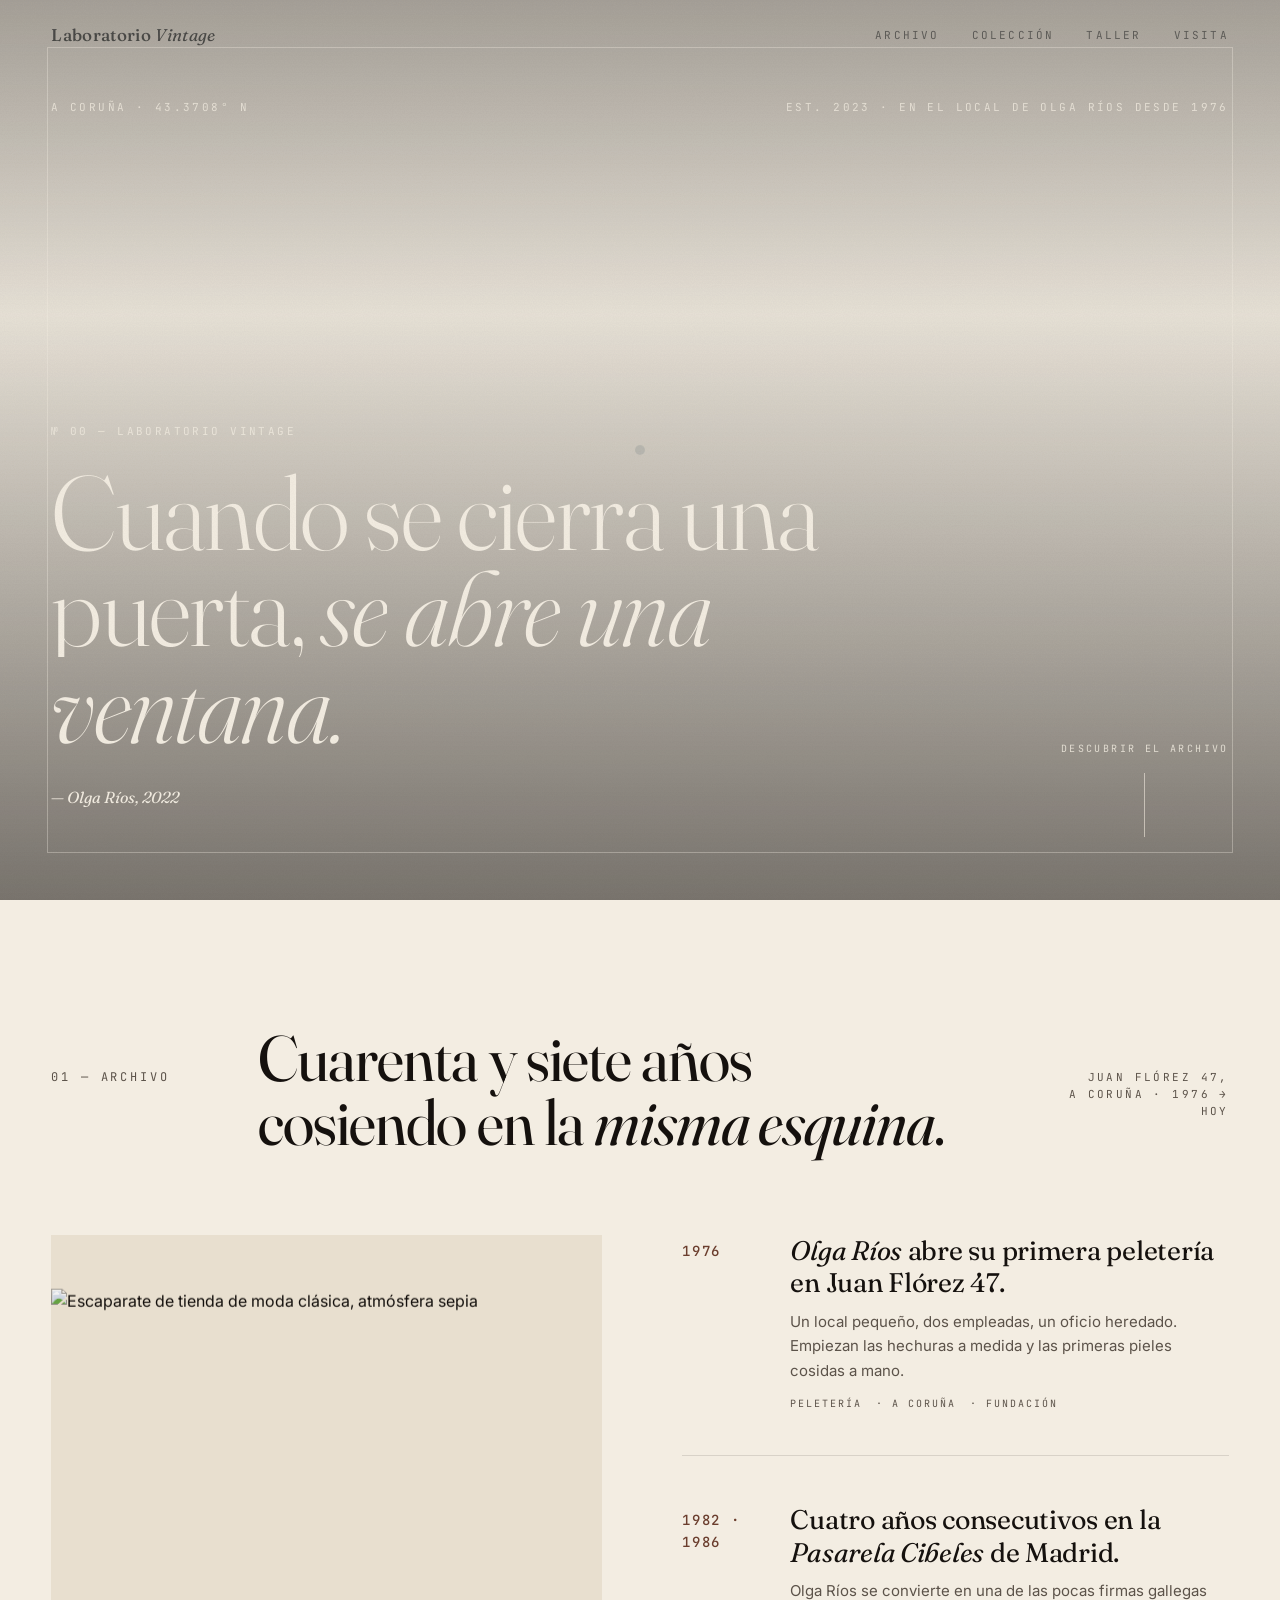
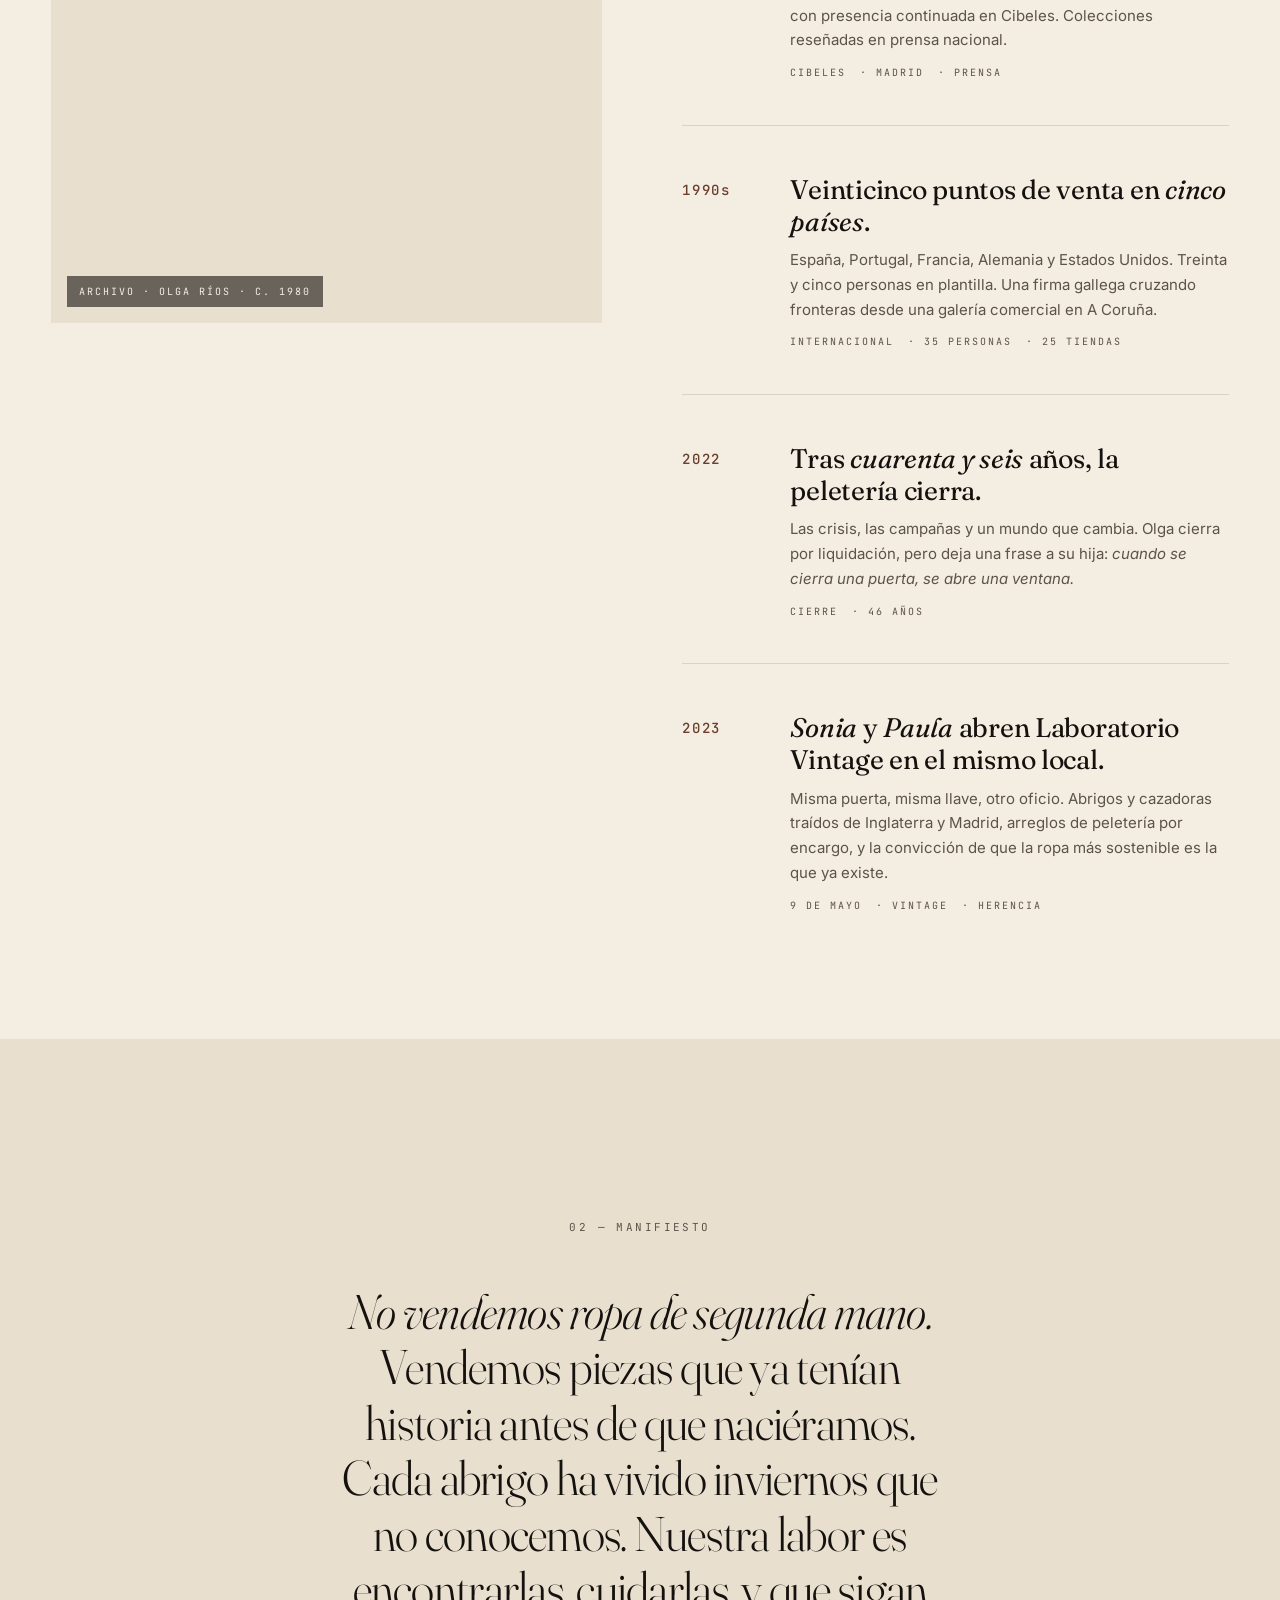
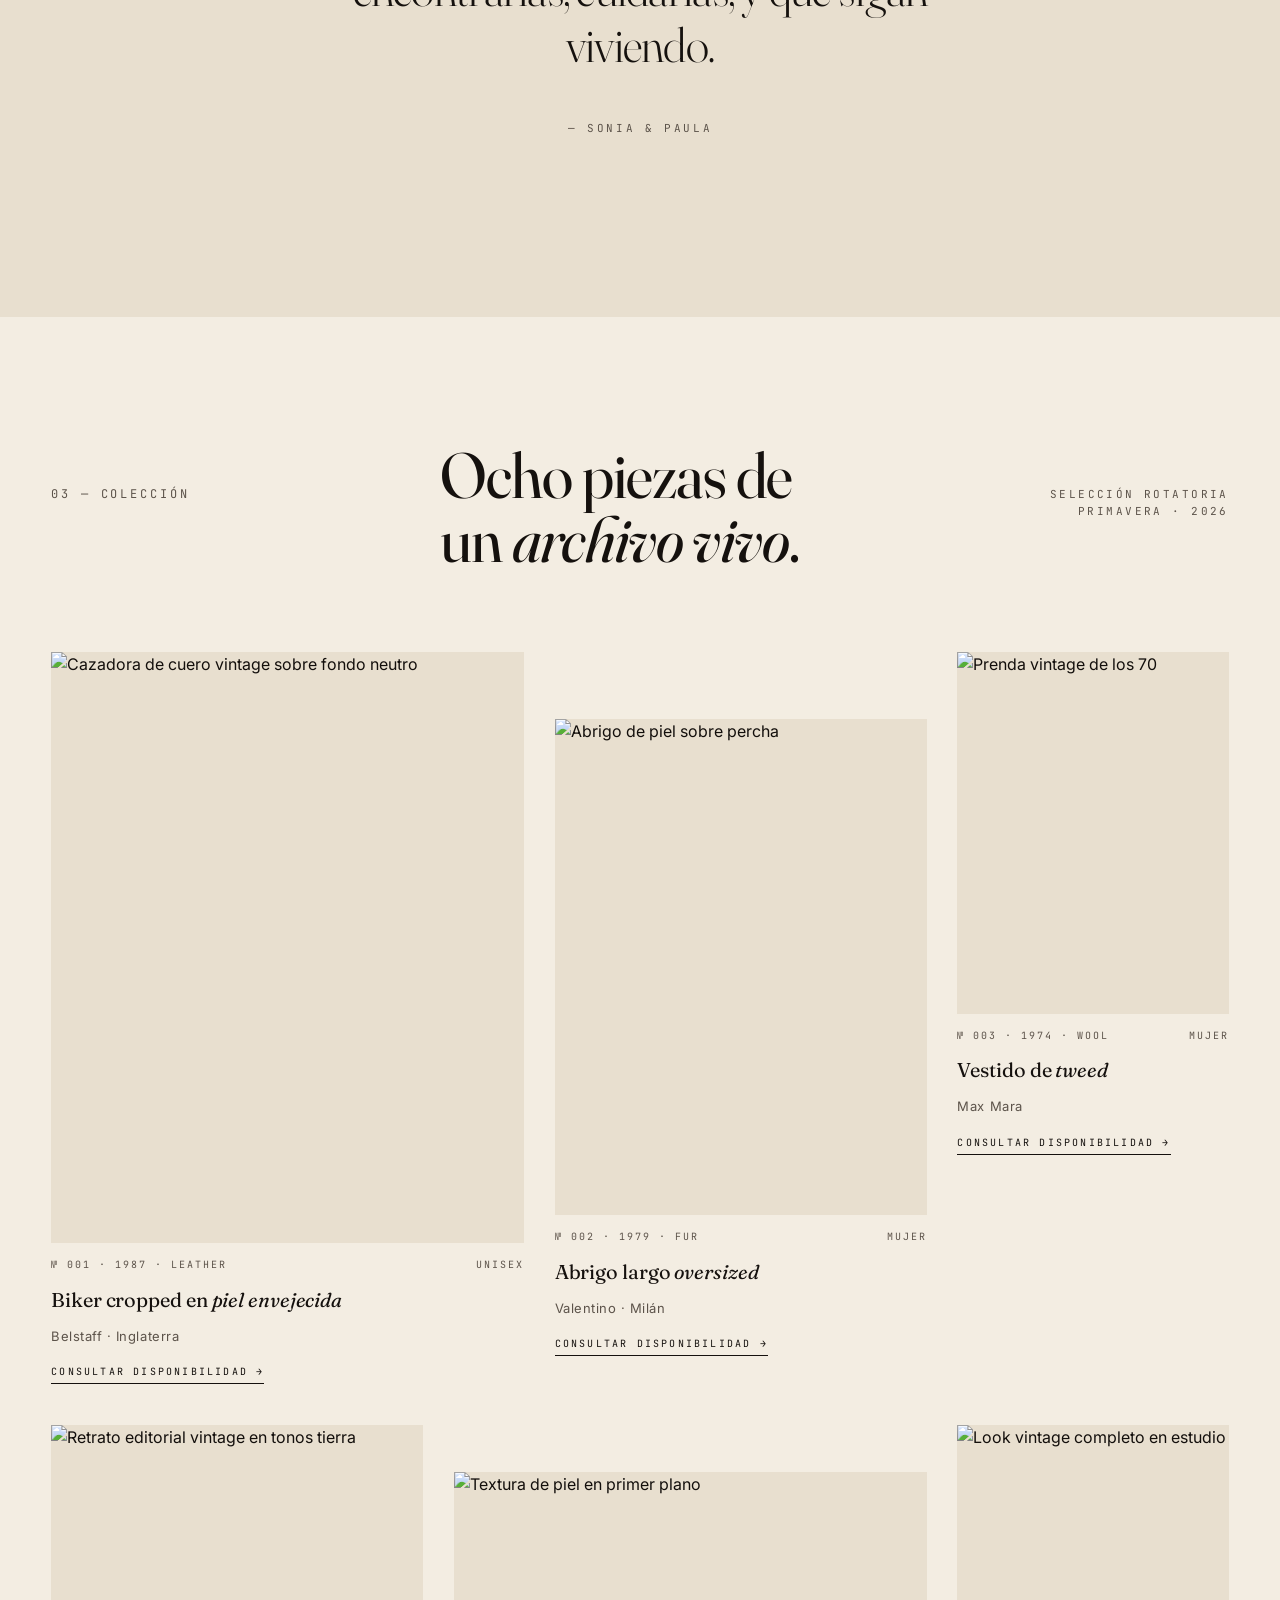
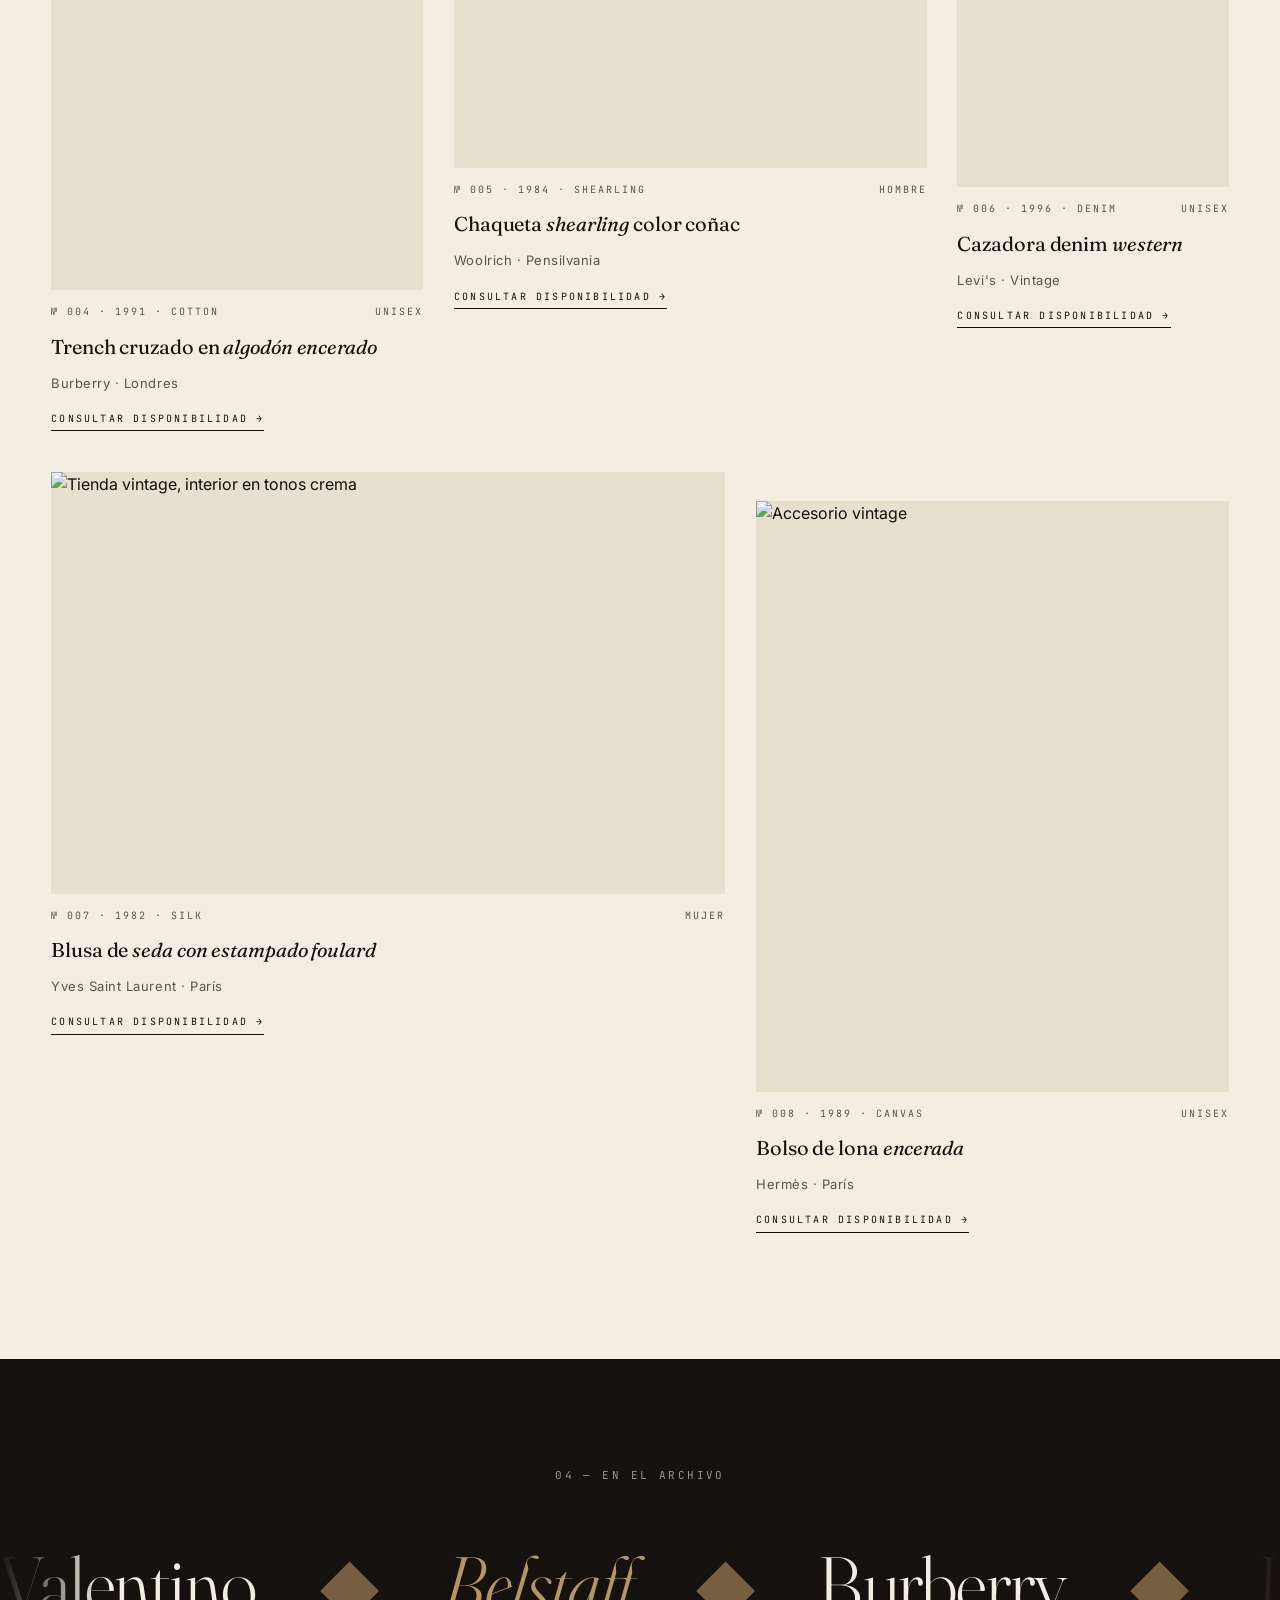
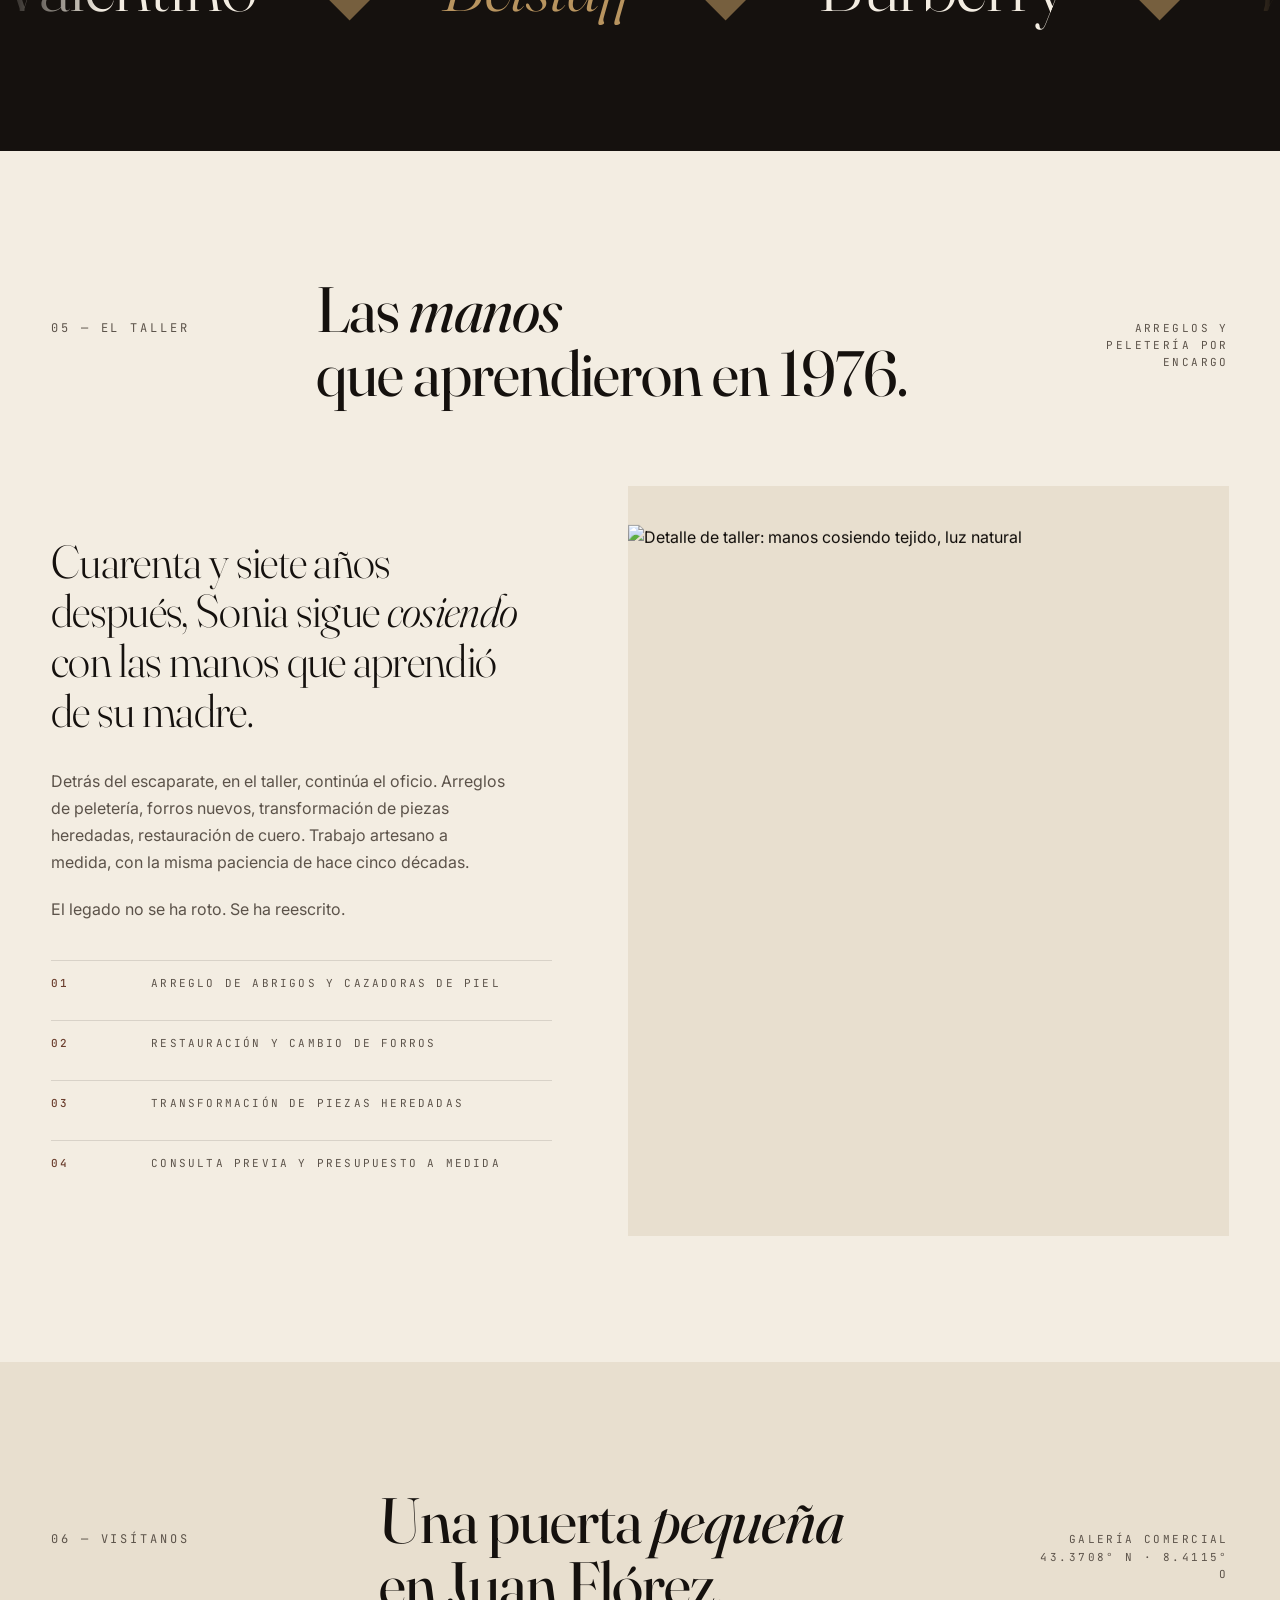
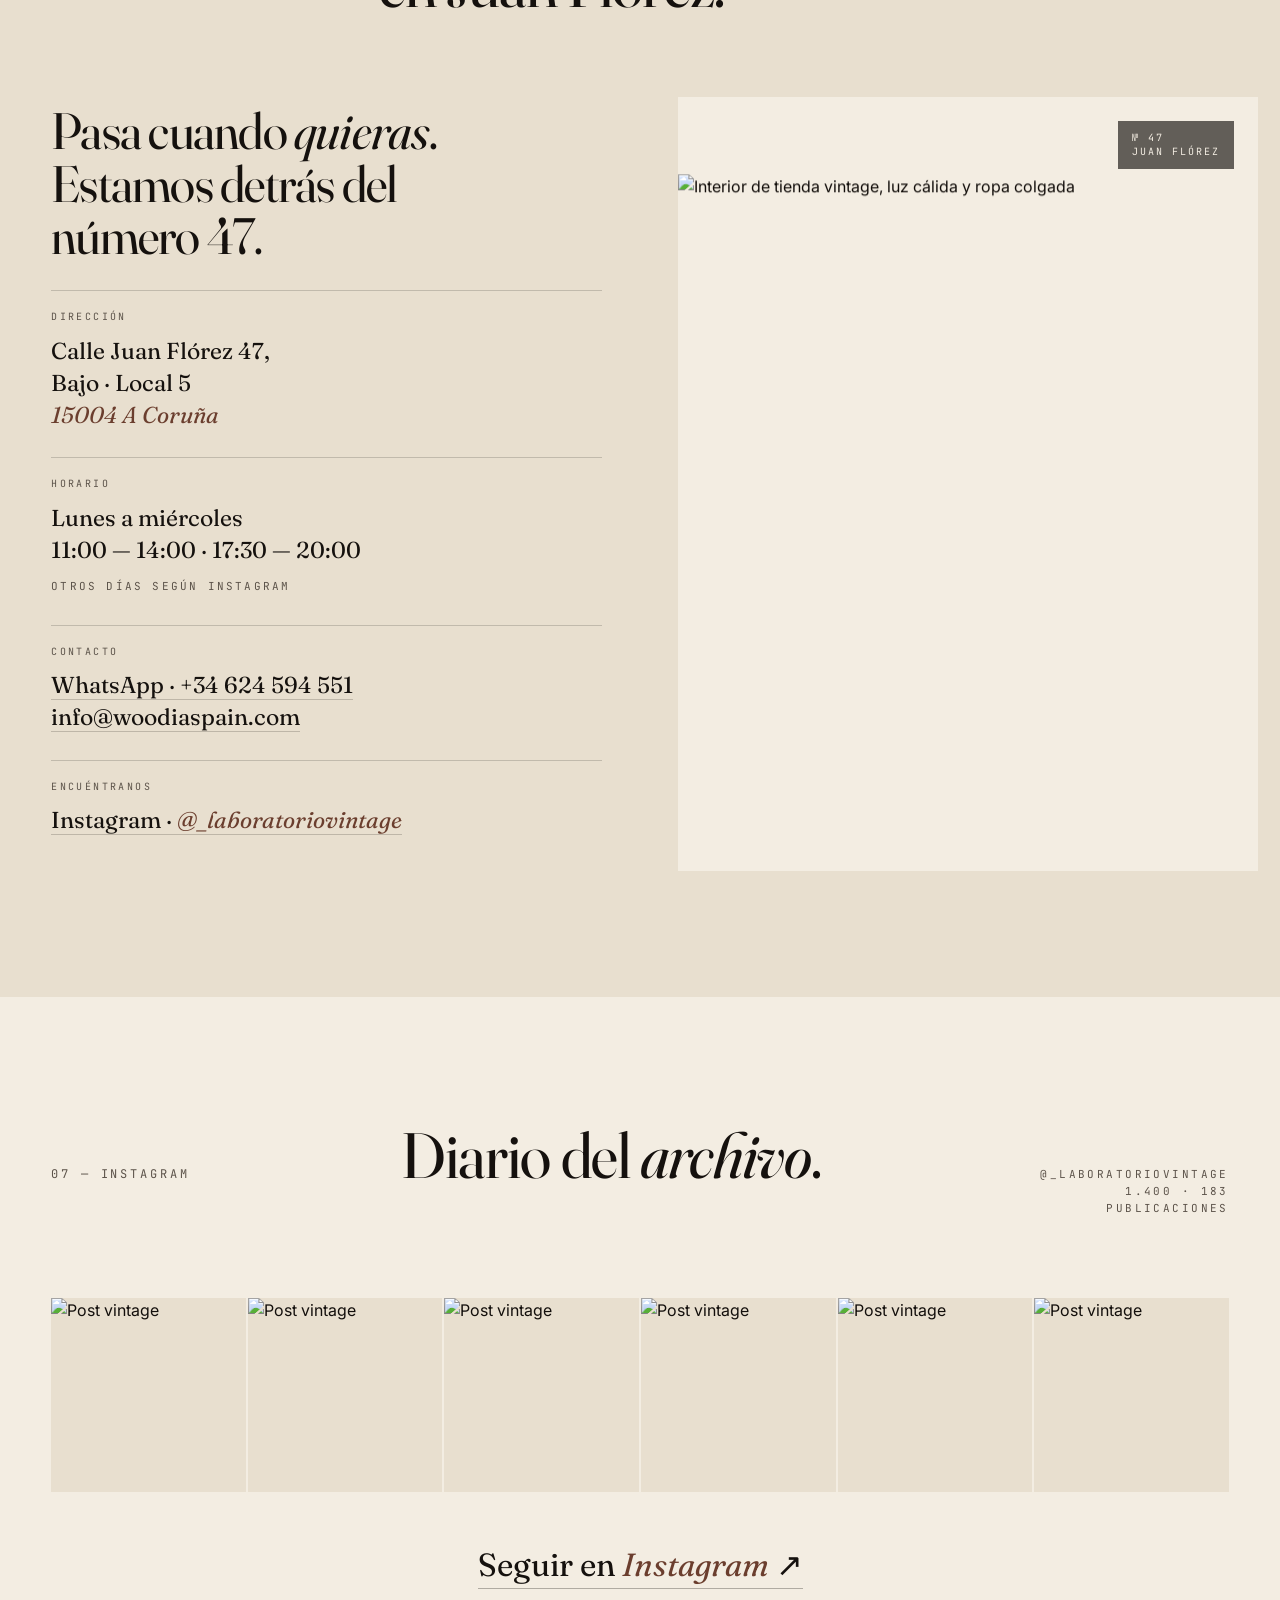
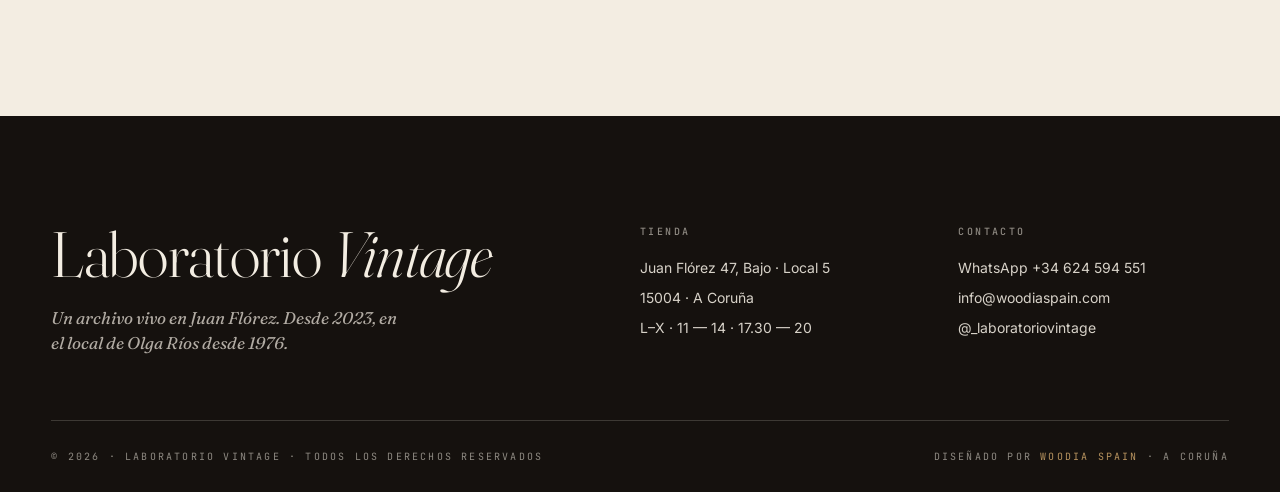
==== index.html @ ea80deb0 "Initial commit: Laboratorio Vintage demo landing" ====
<!doctype html>
<html lang="es">
<head>
<meta charset="utf-8" />
<meta name="viewport" content="width=device-width, initial-scale=1, viewport-fit=cover" />
<title>Laboratorio Vintage · Archivo de moda en A Coruña desde 2023 · En el local de Olga Ríos desde 1976</title>
<meta name="description" content="Archivo vivo de moda vintage en Juan Flórez 47, A Coruña. Piezas seleccionadas de los 70, 80 y 90. Continuación del legado de la peletería Olga Ríos desde 1976." />
<meta name="theme-color" content="#F3EDE2" />

<meta property="og:title" content="Laboratorio Vintage · A Coruña" />
<meta property="og:description" content="Un archivo vivo en Juan Flórez. Vintage seleccionado, con historia y oficio." />
<meta property="og:type" content="website" />
<meta property="og:locale" content="es_ES" />

<link rel="preconnect" href="https://fonts.googleapis.com" />
<link rel="preconnect" href="https://fonts.gstatic.com" crossorigin />
<link rel="preconnect" href="https://images.unsplash.com" />
<link rel="preload" as="style" href="https://fonts.googleapis.com/css2?family=Fraunces:ital,opsz,wght@0,9..144,300..900;1,9..144,300..900&family=Inter:wght@300;400;500;600&family=JetBrains+Mono:wght@300;400;500&display=swap" />
<link rel="stylesheet" href="https://fonts.googleapis.com/css2?family=Fraunces:ital,opsz,wght@0,9..144,300..900;1,9..144,300..900&family=Inter:wght@300;400;500;600&family=JetBrains+Mono:wght@300;400;500&display=swap" />

<style>
/* ---------- TOKENS ---------- */
:root{
  --bg-paper:#F3EDE2;
  --bg-bone:#E8DFCF;
  --ink:#15110E;
  --ink-muted:#5C534A;
  --leather:#6B3E2E;
  --gilt:#B8945F;
  --crimson:#7A2B2B;

  --serif:"Fraunces",ui-serif,Georgia,serif;
  --sans:"Inter",ui-sans-serif,system-ui,-apple-system,Segoe UI,Helvetica,Arial,sans-serif;
  --mono:"JetBrains Mono",ui-monospace,SFMono-Regular,Menlo,Consolas,monospace;

  --ease:cubic-bezier(.16,1,.3,1);
  --ease-in:cubic-bezier(.7,0,.84,0);

  --gutter:clamp(20px,4vw,56px);
  --maxw:1560px;
}

/* ---------- RESET ---------- */
*,*::before,*::after{box-sizing:border-box}
html,body{margin:0;padding:0}
html{background:var(--bg-paper);color:var(--ink);-webkit-font-smoothing:antialiased;text-rendering:optimizeLegibility}
body{
  font-family:var(--sans);
  font-weight:400;
  font-size:16px;
  line-height:1.55;
  color:var(--ink);
  background:var(--bg-paper);
  overflow-x:hidden;
}
img{display:block;max-width:100%;height:auto}
a{color:inherit;text-decoration:none}
button{font:inherit;color:inherit;background:none;border:0;padding:0;cursor:pointer}
h1,h2,h3,h4,p{margin:0}

::selection{background:var(--leather);color:var(--bg-paper)}

/* Subtle film grain over everything (CSS only, cheap) */
body::before{
  content:"";
  position:fixed;inset:0;
  pointer-events:none;
  z-index:60;
  opacity:.05;
  mix-blend-mode:multiply;
  background-image:url("data:image/svg+xml;utf8,<svg xmlns='http://www.w3.org/2000/svg' width='240' height='240'><filter id='n'><feTurbulence type='fractalNoise' baseFrequency='0.9' numOctaves='2' stitchTiles='stitch'/><feColorMatrix values='0 0 0 0 0.08  0 0 0 0 0.06  0 0 0 0 0.05  0 0 0 0.9 0'/></filter><rect width='100%' height='100%' filter='url(%23n)'/></svg>");
}

/* ---------- TYPOGRAPHY UTILITIES ---------- */
.eyebrow{
  font-family:var(--mono);
  font-size:11px;
  letter-spacing:.22em;
  text-transform:uppercase;
  color:var(--ink-muted);
  font-weight:400;
}
.display{
  font-family:var(--serif);
  font-weight:400;
  line-height:.94;
  letter-spacing:-.01em;
  font-variation-settings:"opsz" 144;
}
.display em{font-style:italic;font-weight:400}

/* ---------- SCROLL PROGRESS ---------- */
.progress{
  position:fixed;
  top:0;left:0;
  height:2px;
  width:0%;
  background:var(--ink);
  z-index:90;
  transition:width .08s linear;
}

/* ---------- NAV ---------- */
.nav{
  position:fixed;
  top:0;left:0;right:0;
  z-index:70;
  display:flex;
  align-items:center;
  justify-content:space-between;
  padding:22px var(--gutter);
  mix-blend-mode:difference;
  color:#F3EDE2;
  pointer-events:none;
}
.nav > *{pointer-events:auto}
.nav .brand{
  font-family:var(--serif);
  font-size:17px;
  letter-spacing:.02em;
  font-weight:500;
}
.nav .brand em{font-style:italic;font-weight:400}
.nav .menu{
  display:flex;
  gap:32px;
  font-family:var(--mono);
  font-size:11px;
  letter-spacing:.2em;
  text-transform:uppercase;
}
.nav .menu a{opacity:.8;transition:opacity .3s var(--ease)}
.nav .menu a:hover{opacity:1}
@media (max-width:820px){
  .nav .menu{display:none}
}

/* ---------- CURSOR ---------- */
.cursor{
  position:fixed;
  top:0;left:0;
  width:10px;height:10px;
  border-radius:50%;
  background:var(--ink);
  pointer-events:none;
  z-index:100;
  transform:translate(-50%,-50%);
  transition:width .35s var(--ease),height .35s var(--ease),background .35s var(--ease),opacity .3s var(--ease),border-width .35s var(--ease);
  mix-blend-mode:difference;
  will-change:transform;
}
.cursor.is-hover{
  width:52px;height:52px;
  background:transparent;
  border:1px solid #F3EDE2;
}
.cursor.is-hidden{opacity:0}
@media (hover:none){ .cursor{display:none} }

/* ---------- LOADER ---------- */
.loader{
  position:fixed;inset:0;
  background:var(--bg-paper);
  z-index:110;
  display:flex;
  flex-direction:column;
  align-items:center;
  justify-content:center;
  gap:28px;
  transition:opacity .8s var(--ease),visibility .8s var(--ease);
}
.loader.is-out{opacity:0;visibility:hidden}
.loader .title{
  font-family:var(--serif);
  font-size:clamp(28px,5.6vw,72px);
  font-weight:400;
  letter-spacing:-.01em;
  line-height:1;
  font-variation-settings:"opsz" 144;
  display:flex;
  gap:.02em;
  flex-wrap:wrap;
  justify-content:center;
  padding:0 24px;
  text-align:center;
}
.loader .title span{
  display:inline-block;
  opacity:0;
  transform:translateY(24px);
  animation:loadIn .7s var(--ease) forwards;
}
.loader .counter{
  font-family:var(--mono);
  font-size:12px;
  letter-spacing:.24em;
  color:var(--ink-muted);
}
@keyframes loadIn{to{opacity:1;transform:translateY(0)}}

/* ---------- HERO ---------- */
.hero{
  position:relative;
  min-height:100svh;
  width:100%;
  overflow:hidden;
  display:flex;
  align-items:flex-end;
  padding:0 var(--gutter) 6vh;
  color:var(--bg-paper);
  isolation:isolate;
}
.hero .bg{
  position:absolute;inset:0;
  z-index:-2;
  overflow:hidden;
}
.hero .bg img{
  width:100%;height:100%;
  object-fit:cover;
  object-position:center 30%;
  filter:brightness(.82) contrast(1.04) saturate(.78) sepia(.18);
  transform:scale(1.08);
  transition:transform 6s var(--ease);
}
.hero.ready .bg img{transform:scale(1.02)}
.hero::after{
  content:"";
  position:absolute;inset:0;z-index:-1;
  background:linear-gradient(180deg,rgba(21,17,14,.35) 0%,rgba(21,17,14,.05) 35%,rgba(21,17,14,.55) 100%);
}
.hero .frame{
  position:absolute;
  inset:calc(var(--gutter) - 4px);
  border:1px solid rgba(243,237,226,.35);
  pointer-events:none;
  z-index:0;
}
.hero .top-meta{
  position:absolute;
  top:calc(var(--gutter) + 48px);
  left:var(--gutter);
  right:var(--gutter);
  display:flex;
  justify-content:space-between;
  gap:24px;
  font-family:var(--mono);
  font-size:11px;
  letter-spacing:.22em;
  text-transform:uppercase;
  color:rgba(243,237,226,.78);
}
.hero .top-meta span:nth-child(2){text-align:right}
@media (max-width:640px){
  .hero .top-meta{font-size:10px;letter-spacing:.18em}
}
.hero .content{
  position:relative;
  max-width:1200px;
  z-index:1;
  padding-bottom:4vh;
}
.hero .eyebrow{color:rgba(243,237,226,.8);margin-bottom:24px}
.hero h1{
  font-family:var(--serif);
  font-weight:300;
  font-size:clamp(44px,8.2vw,148px);
  line-height:.92;
  letter-spacing:-.015em;
  font-variation-settings:"opsz" 144;
  max-width:14ch;
}
.hero h1 em{font-style:italic;font-weight:300}
.hero h1 .word{
  display:inline-block;
  overflow:hidden;
  vertical-align:bottom;
}
.hero h1 .word > span{
  display:inline-block;
  transform:translateY(110%);
  transition:transform 1.1s var(--ease);
}
.hero.ready h1 .word > span{transform:translateY(0)}
.hero h1 .word:nth-child(1) > span{transition-delay:.1s}
.hero h1 .word:nth-child(2) > span{transition-delay:.18s}
.hero h1 .word:nth-child(3) > span{transition-delay:.26s}
.hero h1 .word:nth-child(4) > span{transition-delay:.34s}
.hero h1 .word:nth-child(5) > span{transition-delay:.42s}
.hero h1 .word:nth-child(6) > span{transition-delay:.5s}
.hero h1 .word:nth-child(7) > span{transition-delay:.58s}
.hero h1 .word:nth-child(8) > span{transition-delay:.66s}
.hero h1 .word:nth-child(9) > span{transition-delay:.74s}
.hero h1 .word:nth-child(10) > span{transition-delay:.82s}

.hero .byline{
  margin-top:32px;
  font-family:var(--serif);
  font-style:italic;
  font-size:16px;
  opacity:0;
  transform:translateY(16px);
  transition:opacity .9s var(--ease) 1.1s,transform .9s var(--ease) 1.1s;
}
.hero.ready .byline{opacity:1;transform:translateY(0)}

.hero .scroll-cue{
  position:absolute;
  right:var(--gutter);
  bottom:calc(var(--gutter) + 12px);
  display:flex;
  flex-direction:column;
  align-items:center;
  gap:16px;
  font-family:var(--mono);
  font-size:10px;
  letter-spacing:.24em;
  text-transform:uppercase;
  color:rgba(243,237,226,.85);
  opacity:0;
  transition:opacity 1s var(--ease) 1.5s;
}
.hero.ready .scroll-cue{opacity:1}
.hero .scroll-cue .line{
  width:1px;height:64px;
  background:rgba(243,237,226,.6);
  position:relative;overflow:hidden;
}
.hero .scroll-cue .line::after{
  content:"";
  position:absolute;top:-64px;left:0;
  width:100%;height:64px;
  background:rgba(243,237,226,1);
  animation:scrollLine 2.4s var(--ease) infinite;
}
@keyframes scrollLine{
  0%{transform:translateY(0)}
  100%{transform:translateY(128px)}
}
@media (max-width:640px){ .hero .scroll-cue{display:none} }

/* ---------- SECTION BASE ---------- */
section{
  position:relative;
  padding:clamp(96px,14vh,200px) var(--gutter);
}
.section-head{
  display:flex;
  justify-content:space-between;
  align-items:baseline;
  gap:24px;
  margin-bottom:clamp(56px,9vh,120px);
  flex-wrap:wrap;
}
.section-head .num{
  font-family:var(--mono);
  font-size:12px;
  letter-spacing:.24em;
  color:var(--ink-muted);
  text-transform:uppercase;
}
.section-head h2{
  font-family:var(--serif);
  font-weight:400;
  font-size:clamp(34px,5vw,72px);
  line-height:1;
  letter-spacing:-.015em;
  max-width:22ch;
  font-variation-settings:"opsz" 144;
}
.section-head h2 em{font-style:italic;font-weight:400}
.section-head .meta{
  font-family:var(--mono);
  font-size:11px;
  letter-spacing:.22em;
  text-transform:uppercase;
  color:var(--ink-muted);
  max-width:28ch;
  text-align:right;
}

/* ---------- REVEAL ---------- */
.reveal{
  opacity:0;
  transform:translateY(32px);
  transition:opacity 1s var(--ease),transform 1s var(--ease);
}
.reveal.in{opacity:1;transform:translateY(0)}
.reveal-stagger > *{
  opacity:0;
  transform:translateY(28px);
  transition:opacity .9s var(--ease),transform .9s var(--ease);
}
.reveal-stagger.in > *{opacity:1;transform:translateY(0)}
.reveal-stagger.in > *:nth-child(1){transition-delay:.05s}
.reveal-stagger.in > *:nth-child(2){transition-delay:.15s}
.reveal-stagger.in > *:nth-child(3){transition-delay:.25s}
.reveal-stagger.in > *:nth-child(4){transition-delay:.35s}
.reveal-stagger.in > *:nth-child(5){transition-delay:.45s}
.reveal-stagger.in > *:nth-child(6){transition-delay:.55s}
.reveal-stagger.in > *:nth-child(7){transition-delay:.65s}
.reveal-stagger.in > *:nth-child(8){transition-delay:.75s}

/* ---------- 01 · ARCHIVO / TIMELINE ---------- */
.archivo{background:var(--bg-paper)}
.archivo .grid{
  display:grid;
  grid-template-columns:1fr 1fr;
  gap:clamp(40px,6vw,96px);
  align-items:flex-start;
}
@media (max-width:900px){
  .archivo .grid{grid-template-columns:1fr}
}
.archivo .image{
  position:relative;
  aspect-ratio:4/5;
  overflow:hidden;
  background:var(--bg-bone);
}
.archivo .image img{
  width:100%;height:100%;
  object-fit:cover;
  filter:sepia(.2) contrast(1.02) brightness(.95);
  transition:transform 1.2s var(--ease);
}
.archivo .image:hover img{transform:scale(1.04)}
.archivo .image .caption{
  position:absolute;
  left:16px;bottom:16px;
  font-family:var(--mono);
  font-size:10px;
  letter-spacing:.2em;
  text-transform:uppercase;
  color:var(--bg-paper);
  background:rgba(21,17,14,.6);
  padding:8px 12px;
  backdrop-filter:blur(4px);
}

.timeline{
  display:flex;
  flex-direction:column;
  gap:48px;
  position:relative;
  padding-left:4px;
}
.tl-item{
  display:grid;
  grid-template-columns:88px 1fr;
  gap:20px;
  padding-bottom:44px;
  border-bottom:1px solid rgba(21,17,14,.12);
  align-items:start;
}
.tl-item:last-child{border-bottom:0;padding-bottom:0}
.tl-year{
  font-family:var(--mono);
  font-size:14px;
  letter-spacing:.12em;
  color:var(--leather);
  font-weight:500;
  padding-top:6px;
}
.tl-body h3{
  font-family:var(--serif);
  font-weight:400;
  font-size:clamp(20px,2.1vw,28px);
  line-height:1.2;
  margin-bottom:10px;
  letter-spacing:-.01em;
}
.tl-body h3 em{font-style:italic}
.tl-body p{
  color:var(--ink-muted);
  font-size:15px;
  line-height:1.65;
  max-width:50ch;
}
.tl-body .tags{
  display:flex;
  flex-wrap:wrap;
  gap:6px 14px;
  margin-top:12px;
  font-family:var(--mono);
  font-size:10px;
  letter-spacing:.2em;
  text-transform:uppercase;
  color:var(--ink-muted);
}
.tl-body .tags span::before{content:"·  "}
.tl-body .tags span:first-child::before{content:""}

/* ---------- 02 · MANIFIESTO ---------- */
.manifiesto{
  background:var(--bg-bone);
  text-align:center;
  padding-top:clamp(120px,20vh,220px);
  padding-bottom:clamp(120px,20vh,220px);
}
.manifiesto .eyebrow{margin-bottom:48px}
.manifiesto blockquote{
  font-family:var(--serif);
  font-weight:300;
  font-size:clamp(26px,3.8vw,54px);
  line-height:1.14;
  letter-spacing:-.015em;
  max-width:22ch;
  margin:0 auto;
  font-variation-settings:"opsz" 144;
  color:var(--ink);
}
.manifiesto blockquote em{font-style:italic;font-weight:300}
.manifiesto .sign{
  margin-top:48px;
  font-family:var(--mono);
  font-size:11px;
  letter-spacing:.24em;
  text-transform:uppercase;
  color:var(--ink-muted);
}

/* ---------- 03 · COLECCIÓN ---------- */
.coleccion{background:var(--bg-paper)}
.products{
  display:grid;
  grid-template-columns:repeat(12,1fr);
  gap:clamp(24px,3.2vw,48px) clamp(20px,2.4vw,36px);
}
.product{
  display:flex;
  flex-direction:column;
  gap:14px;
}
.product .shot{
  position:relative;
  overflow:hidden;
  background:var(--bg-bone);
}
.product .shot::after{
  content:"";
  position:absolute;inset:0;
  background:linear-gradient(180deg,transparent 60%,rgba(21,17,14,.25));
  opacity:0;
  transition:opacity .6s var(--ease);
}
.product:hover .shot::after{opacity:1}
.product .shot img{
  width:100%;
  height:100%;
  object-fit:cover;
  transition:transform 1.4s var(--ease),filter .6s var(--ease);
  filter:contrast(1.02);
}
.product:hover .shot img{transform:scale(1.06)}
.product .meta{
  display:flex;
  justify-content:space-between;
  gap:16px;
  font-family:var(--mono);
  font-size:10px;
  letter-spacing:.2em;
  text-transform:uppercase;
  color:var(--ink-muted);
}
.product .name{
  font-family:var(--serif);
  font-weight:400;
  font-size:20px;
  line-height:1.25;
  letter-spacing:-.005em;
  max-width:28ch;
}
.product .name em{font-style:italic}
.product .brand{
  font-family:var(--sans);
  font-size:13px;
  color:var(--ink-muted);
  letter-spacing:.04em;
}
.product .cta{
  font-family:var(--mono);
  font-size:10px;
  letter-spacing:.22em;
  text-transform:uppercase;
  color:var(--ink);
  display:inline-flex;
  align-items:center;
  gap:8px;
  align-self:flex-start;
  margin-top:4px;
  padding-bottom:4px;
  border-bottom:1px solid currentColor;
}

/* Asymmetric grid layout */
.product.p-1{grid-column:span 5}
.product.p-2{grid-column:span 4;margin-top:18%}
.product.p-3{grid-column:span 3}
.product.p-4{grid-column:span 4}
.product.p-5{grid-column:span 5;margin-top:10%}
.product.p-6{grid-column:span 3}
.product.p-7{grid-column:span 7}
.product.p-8{grid-column:span 5;margin-top:6%}

.product.p-1 .shot{aspect-ratio:4/5}
.product.p-2 .shot{aspect-ratio:3/4}
.product.p-3 .shot{aspect-ratio:3/4}
.product.p-4 .shot{aspect-ratio:4/5}
.product.p-5 .shot{aspect-ratio:16/10}
.product.p-6 .shot{aspect-ratio:3/4}
.product.p-7 .shot{aspect-ratio:16/10}
.product.p-8 .shot{aspect-ratio:4/5}

@media (max-width:1000px){
  .product.p-1,.product.p-2,.product.p-4,.product.p-5,.product.p-8{grid-column:span 6;margin-top:0}
  .product.p-3,.product.p-6{grid-column:span 6}
  .product.p-7{grid-column:span 12}
}
@media (max-width:640px){
  .products{grid-template-columns:1fr;gap:48px}
  .product.p-1,.product.p-2,.product.p-3,.product.p-4,.product.p-5,.product.p-6,.product.p-7,.product.p-8{grid-column:span 1}
}

/* ---------- 04 · MARCAS MARQUEE ---------- */
.marcas{
  background:var(--ink);
  color:var(--bg-paper);
  padding:clamp(72px,12vh,128px) 0;
  overflow:hidden;
}
.marcas .eyebrow{
  color:rgba(243,237,226,.6);
  text-align:center;
  margin-bottom:40px;
}
.marquee{
  display:flex;
  overflow:hidden;
  user-select:none;
  -webkit-mask-image:linear-gradient(90deg,transparent,#000 8%,#000 92%,transparent);
          mask-image:linear-gradient(90deg,transparent,#000 8%,#000 92%,transparent);
}
.marquee-track{
  display:flex;
  gap:64px;
  padding-right:64px;
  animation:marquee 42s linear infinite;
  white-space:nowrap;
  flex-shrink:0;
}
.marquee-track span{
  font-family:var(--serif);
  font-size:clamp(36px,6vw,96px);
  font-weight:300;
  letter-spacing:-.01em;
  font-variation-settings:"opsz" 144;
}
.marquee-track span em{font-style:italic;color:var(--gilt);font-weight:300}
.marquee-track .sep{
  color:var(--gilt);
  font-family:var(--serif);
  opacity:.6;
}
@keyframes marquee{
  0%{transform:translateX(0)}
  100%{transform:translateX(-50%)}
}
.marcas:hover .marquee-track{animation-play-state:paused}

/* ---------- 05 · TALLER ---------- */
.taller{background:var(--bg-paper)}
.taller .grid{
  display:grid;
  grid-template-columns:5fr 6fr;
  gap:clamp(40px,6vw,120px);
  align-items:center;
}
@media (max-width:900px){
  .taller .grid{grid-template-columns:1fr}
}
.taller .words h3{
  font-family:var(--serif);
  font-weight:300;
  font-size:clamp(28px,3.6vw,52px);
  line-height:1.08;
  letter-spacing:-.015em;
  margin-bottom:32px;
  max-width:18ch;
  font-variation-settings:"opsz" 144;
}
.taller .words h3 em{font-style:italic;font-weight:300}
.taller .words p{
  color:var(--ink-muted);
  font-size:16px;
  line-height:1.7;
  max-width:46ch;
  margin-bottom:20px;
}
.taller .words .list{
  margin-top:36px;
  display:flex;
  flex-direction:column;
  gap:14px;
}
.taller .words .list div{
  display:grid;
  grid-template-columns:80px 1fr;
  gap:20px;
  padding:14px 0;
  border-top:1px solid rgba(21,17,14,.12);
  font-family:var(--mono);
  font-size:11px;
  letter-spacing:.2em;
  text-transform:uppercase;
  color:var(--ink-muted);
}
.taller .words .list div span:first-child{color:var(--leather);font-weight:500}
.taller .image{
  position:relative;
  aspect-ratio:4/5;
  overflow:hidden;
  background:var(--bg-bone);
}
.taller .image img{
  width:100%;height:100%;
  object-fit:cover;
  filter:contrast(1.05) saturate(.88);
  transition:transform 1.2s var(--ease);
}
.taller .image:hover img{transform:scale(1.03)}

/* ---------- 06 · VISITA ---------- */
.visita{background:var(--bg-bone)}
.visita .grid{
  display:grid;
  grid-template-columns:1fr 1fr;
  gap:clamp(40px,6vw,96px);
  align-items:stretch;
}
@media (max-width:900px){
  .visita .grid{grid-template-columns:1fr}
}
.visita .info{
  display:flex;
  flex-direction:column;
  justify-content:space-between;
  gap:56px;
  padding:8px 0;
}
.visita .info h3{
  font-family:var(--serif);
  font-weight:400;
  font-size:clamp(32px,4vw,56px);
  line-height:1.02;
  letter-spacing:-.015em;
  max-width:14ch;
  margin-bottom:28px;
  font-variation-settings:"opsz" 144;
}
.visita .info h3 em{font-style:italic}
.visita .block{
  border-top:1px solid rgba(21,17,14,.18);
  padding-top:18px;
  margin-bottom:26px;
}
.visita .block .label{
  font-family:var(--mono);
  font-size:10px;
  letter-spacing:.24em;
  text-transform:uppercase;
  color:var(--ink-muted);
  margin-bottom:10px;
}
.visita .block .val{
  font-family:var(--serif);
  font-size:clamp(18px,1.8vw,24px);
  line-height:1.4;
  font-weight:400;
}
.visita .block .val em{font-style:italic;color:var(--leather)}
.visita .block .val a{border-bottom:1px solid rgba(21,17,14,.2);transition:border-color .3s var(--ease)}
.visita .block .val a:hover{border-color:var(--ink)}
.visita .image{
  position:relative;
  aspect-ratio:3/4;
  overflow:hidden;
  background:var(--bg-paper);
}
.visita .image img{
  width:100%;height:100%;
  object-fit:cover;
  filter:contrast(1.04);
  transition:transform 1.4s var(--ease);
}
.visita .image:hover img{transform:scale(1.04)}
.visita .image .pin{
  position:absolute;
  top:24px;right:24px;
  font-family:var(--mono);
  font-size:10px;
  letter-spacing:.2em;
  text-transform:uppercase;
  color:var(--bg-paper);
  background:rgba(21,17,14,.65);
  backdrop-filter:blur(4px);
  padding:10px 14px;
  line-height:1.4;
}

/* ---------- 07 · INSTAGRAM ---------- */
.insta{background:var(--bg-paper)}
.insta .grid{
  display:grid;
  grid-template-columns:repeat(6,1fr);
  gap:2px;
  margin-bottom:48px;
}
@media (max-width:900px){.insta .grid{grid-template-columns:repeat(3,1fr)}}
@media (max-width:540px){.insta .grid{grid-template-columns:repeat(2,1fr)}}
.insta .tile{
  position:relative;
  aspect-ratio:1;
  overflow:hidden;
  background:var(--bg-bone);
}
.insta .tile img{
  width:100%;height:100%;
  object-fit:cover;
  filter:contrast(1.02);
  transition:transform 1.1s var(--ease);
}
.insta .tile:hover img{transform:scale(1.08)}
.insta .tile::after{
  content:"VER EN INSTAGRAM";
  position:absolute;inset:0;
  display:flex;align-items:center;justify-content:center;
  background:rgba(21,17,14,.72);
  color:var(--bg-paper);
  font-family:var(--mono);
  font-size:10px;
  letter-spacing:.24em;
  opacity:0;
  transition:opacity .4s var(--ease);
}
.insta .tile:hover::after{opacity:1}
.insta .follow{
  text-align:center;
  font-family:var(--serif);
  font-size:clamp(22px,2.6vw,32px);
  font-weight:400;
}
.insta .follow a{
  border-bottom:1px solid rgba(21,17,14,.3);
  padding-bottom:4px;
  transition:border-color .3s var(--ease);
}
.insta .follow a:hover{border-color:var(--ink)}
.insta .follow em{font-style:italic;color:var(--leather)}

/* ---------- FOOTER ---------- */
footer{
  background:var(--ink);
  color:var(--bg-paper);
  padding:clamp(80px,12vh,140px) var(--gutter) 28px;
}
.foot-grid{
  display:grid;
  grid-template-columns:2fr 1fr 1fr;
  gap:48px;
  padding-bottom:64px;
  border-bottom:1px solid rgba(243,237,226,.18);
}
@media (max-width:820px){
  .foot-grid{grid-template-columns:1fr 1fr;gap:40px 24px}
  .foot-grid > div:first-child{grid-column:1/-1}
}
.foot-logo{
  font-family:var(--serif);
  font-size:clamp(40px,5vw,72px);
  font-weight:300;
  line-height:.95;
  letter-spacing:-.01em;
  margin-bottom:20px;
  font-variation-settings:"opsz" 144;
}
.foot-logo em{font-style:italic}
.foot-tag{
  font-family:var(--serif);
  font-style:italic;
  font-size:17px;
  color:rgba(243,237,226,.7);
  max-width:32ch;
  line-height:1.5;
}
.foot-grid h4{
  font-family:var(--mono);
  font-size:10px;
  letter-spacing:.24em;
  text-transform:uppercase;
  color:rgba(243,237,226,.55);
  font-weight:500;
  margin-bottom:18px;
}
.foot-grid ul{list-style:none;padding:0;margin:0;display:flex;flex-direction:column;gap:8px}
.foot-grid ul li{font-size:14px;line-height:1.55;color:rgba(243,237,226,.88)}
.foot-grid ul a{transition:color .3s var(--ease)}
.foot-grid ul a:hover{color:var(--gilt)}
.foot-bottom{
  display:flex;
  justify-content:space-between;
  gap:24px;
  padding-top:28px;
  font-family:var(--mono);
  font-size:10px;
  letter-spacing:.22em;
  text-transform:uppercase;
  color:rgba(243,237,226,.55);
  flex-wrap:wrap;
}
.foot-bottom a{color:var(--gilt)}
.foot-bottom a:hover{color:var(--bg-paper)}

/* ---------- REDUCED MOTION ---------- */
@media (prefers-reduced-motion:reduce){
  *,*::before,*::after{
    animation-duration:.01ms !important;
    animation-iteration-count:1 !important;
    transition-duration:.01ms !important;
  }
  .cursor{display:none}
  .reveal,.reveal-stagger > *{opacity:1;transform:none}
  .marquee-track{animation:none}
}
</style>
</head>

<body>

<!-- CUSTOM CURSOR -->
<div class="cursor" id="cursor" aria-hidden="true"></div>

<!-- PROGRESS -->
<div class="progress" id="progress" aria-hidden="true"></div>

<!-- LOADER -->
<div class="loader" id="loader">
  <div class="title" id="loaderTitle" aria-label="Laboratorio Vintage">
    <!-- filled by JS -->
  </div>
  <div class="counter" id="counter">1976 — 2023</div>
</div>

<!-- NAV -->
<nav class="nav" aria-label="Navegación principal">
  <a href="#top" class="brand">Laboratorio <em>Vintage</em></a>
  <div class="menu">
    <a href="#archivo">Archivo</a>
    <a href="#coleccion">Colección</a>
    <a href="#taller">Taller</a>
    <a href="#visita">Visita</a>
  </div>
</nav>

<!-- HERO -->
<header class="hero" id="top">
  <div class="bg" data-parallax="0.3">
    <img src="https://images.unsplash.com/photo-1551232864-3f0890e580d9?w=2200&auto=format&fit=crop&q=80" alt="Abrigo vintage de piel en estudio editorial" loading="eager" fetchpriority="high" />
  </div>
  <div class="frame" aria-hidden="true"></div>
  <div class="top-meta">
    <span>A Coruña · 43.3708° N</span>
    <span>Est. 2023 · En el local de Olga Ríos desde 1976</span>
  </div>
  <div class="content">
    <div class="eyebrow">№ 00 — Laboratorio Vintage</div>
    <h1 id="heroTitle">
      <span class="word"><span>Cuando</span></span>
      <span class="word"><span>se</span></span>
      <span class="word"><span>cierra</span></span>
      <span class="word"><span>una</span></span>
      <span class="word"><span>puerta,</span></span>
      <span class="word"><span><em>se</em></span></span>
      <span class="word"><span><em>abre</em></span></span>
      <span class="word"><span><em>una</em></span></span>
      <span class="word"><span><em>ventana.</em></span></span>
    </h1>
    <div class="byline">— Olga Ríos, 2022</div>
  </div>
  <div class="scroll-cue" aria-hidden="true">
    <span>Descubrir el archivo</span>
    <div class="line"></div>
  </div>
</header>

<!-- 01 · ARCHIVO -->
<section class="archivo" id="archivo">
  <div class="section-head">
    <div>
      <div class="num">01 — Archivo</div>
    </div>
    <h2>Cuarenta y siete años<br/>cosiendo en la <em>misma esquina</em>.</h2>
    <div class="meta">Juan Flórez 47,<br/>A Coruña · 1976 → hoy</div>
  </div>

  <div class="grid">
    <div class="image reveal" data-parallax="0.08">
      <img src="https://images.unsplash.com/photo-1469334031218-e382a71b716b?w=1400&auto=format&fit=crop&q=80" alt="Escaparate de tienda de moda clásica, atmósfera sepia" loading="lazy" />
      <div class="caption">Archivo · Olga Ríos · c. 1980</div>
    </div>

    <div class="timeline reveal-stagger">
      <div class="tl-item">
        <div class="tl-year">1976</div>
        <div class="tl-body">
          <h3><em>Olga Ríos</em> abre su primera peletería en Juan Flórez 47.</h3>
          <p>Un local pequeño, dos empleadas, un oficio heredado. Empiezan las hechuras a medida y las primeras pieles cosidas a mano.</p>
          <div class="tags"><span>Peletería</span><span>A Coruña</span><span>Fundación</span></div>
        </div>
      </div>

      <div class="tl-item">
        <div class="tl-year">1982 · 1986</div>
        <div class="tl-body">
          <h3>Cuatro años consecutivos en la <em>Pasarela Cibeles</em> de Madrid.</h3>
          <p>Olga Ríos se convierte en una de las pocas firmas gallegas con presencia continuada en Cibeles. Colecciones reseñadas en prensa nacional.</p>
          <div class="tags"><span>Cibeles</span><span>Madrid</span><span>Prensa</span></div>
        </div>
      </div>

      <div class="tl-item">
        <div class="tl-year">1990s</div>
        <div class="tl-body">
          <h3>Veinticinco puntos de venta en <em>cinco países</em>.</h3>
          <p>España, Portugal, Francia, Alemania y Estados Unidos. Treinta y cinco personas en plantilla. Una firma gallega cruzando fronteras desde una galería comercial en A Coruña.</p>
          <div class="tags"><span>Internacional</span><span>35 personas</span><span>25 tiendas</span></div>
        </div>
      </div>

      <div class="tl-item">
        <div class="tl-year">2022</div>
        <div class="tl-body">
          <h3>Tras <em>cuarenta y seis</em> años, la peletería cierra.</h3>
          <p>Las crisis, las campañas y un mundo que cambia. Olga cierra por liquidación, pero deja una frase a su hija: <em>cuando se cierra una puerta, se abre una ventana.</em></p>
          <div class="tags"><span>Cierre</span><span>46 años</span></div>
        </div>
      </div>

      <div class="tl-item">
        <div class="tl-year">2023</div>
        <div class="tl-body">
          <h3><em>Sonia</em> y <em>Paula</em> abren Laboratorio Vintage en el mismo local.</h3>
          <p>Misma puerta, misma llave, otro oficio. Abrigos y cazadoras traídos de Inglaterra y Madrid, arreglos de peletería por encargo, y la convicción de que la ropa más sostenible es la que ya existe.</p>
          <div class="tags"><span>9 de mayo</span><span>Vintage</span><span>Herencia</span></div>
        </div>
      </div>
    </div>
  </div>
</section>

<!-- 02 · MANIFIESTO -->
<section class="manifiesto">
  <div class="eyebrow">02 — Manifiesto</div>
  <blockquote class="reveal">
    <em>No vendemos ropa de segunda mano.</em><br/>
    Vendemos piezas que ya tenían historia antes de que naciéramos. Cada abrigo ha vivido inviernos que no conocemos. Nuestra labor es encontrarlas, cuidarlas, y que sigan viviendo.
  </blockquote>
  <div class="sign reveal">— Sonia &amp; Paula</div>
</section>

<!-- 03 · COLECCIÓN -->
<section class="coleccion" id="coleccion">
  <div class="section-head">
    <div>
      <div class="num">03 — Colección</div>
    </div>
    <h2>Ocho piezas de<br/>un <em>archivo vivo</em>.</h2>
    <div class="meta">Selección rotatoria<br/>Primavera · 2026</div>
  </div>

  <div class="products reveal-stagger">

    <article class="product p-1">
      <div class="shot"><img src="https://images.unsplash.com/photo-1551028719-00167b16eac5?w=1200&auto=format&fit=crop&q=80" alt="Cazadora de cuero vintage sobre fondo neutro" loading="lazy" /></div>
      <div class="meta"><span>№ 001 · 1987 · LEATHER</span><span>Unisex</span></div>
      <div class="name">Biker cropped en <em>piel envejecida</em></div>
      <div class="brand">Belstaff · Inglaterra</div>
      <a href="#visita" class="cta">Consultar disponibilidad →</a>
    </article>

    <article class="product p-2">
      <div class="shot"><img src="https://images.unsplash.com/photo-1544441893-675973e31985?w=1000&auto=format&fit=crop&q=80" alt="Abrigo de piel sobre percha" loading="lazy" /></div>
      <div class="meta"><span>№ 002 · 1979 · FUR</span><span>Mujer</span></div>
      <div class="name">Abrigo largo <em>oversized</em></div>
      <div class="brand">Valentino · Milán</div>
      <a href="#visita" class="cta">Consultar disponibilidad →</a>
    </article>

    <article class="product p-3">
      <div class="shot"><img src="https://images.unsplash.com/photo-1490481651871-ab68de25d43d?w=900&auto=format&fit=crop&q=80" alt="Prenda vintage de los 70" loading="lazy" /></div>
      <div class="meta"><span>№ 003 · 1974 · WOOL</span><span>Mujer</span></div>
      <div class="name">Vestido de <em>tweed</em></div>
      <div class="brand">Max Mara</div>
      <a href="#visita" class="cta">Consultar disponibilidad →</a>
    </article>

    <article class="product p-4">
      <div class="shot"><img src="https://images.unsplash.com/photo-1539109136881-3be0616acf4b?w=1200&auto=format&fit=crop&q=80" alt="Retrato editorial vintage en tonos tierra" loading="lazy" /></div>
      <div class="meta"><span>№ 004 · 1991 · COTTON</span><span>Unisex</span></div>
      <div class="name">Trench cruzado en <em>algodón encerado</em></div>
      <div class="brand">Burberry · Londres</div>
      <a href="#visita" class="cta">Consultar disponibilidad →</a>
    </article>

    <article class="product p-5">
      <div class="shot"><img src="https://images.unsplash.com/photo-1620799140408-edc6dcb6d633?w=1600&auto=format&fit=crop&q=80" alt="Textura de piel en primer plano" loading="lazy" /></div>
      <div class="meta"><span>№ 005 · 1984 · SHEARLING</span><span>Hombre</span></div>
      <div class="name">Chaqueta <em>shearling</em> color coñac</div>
      <div class="brand">Woolrich · Pensilvania</div>
      <a href="#visita" class="cta">Consultar disponibilidad →</a>
    </article>

    <article class="product p-6">
      <div class="shot"><img src="https://images.unsplash.com/photo-1483985988355-763728e1935b?w=900&auto=format&fit=crop&q=80" alt="Look vintage completo en estudio" loading="lazy" /></div>
      <div class="meta"><span>№ 006 · 1996 · DENIM</span><span>Unisex</span></div>
      <div class="name">Cazadora denim <em>western</em></div>
      <div class="brand">Levi's · Vintage</div>
      <a href="#visita" class="cta">Consultar disponibilidad →</a>
    </article>

    <article class="product p-7">
      <div class="shot"><img src="https://images.unsplash.com/photo-1558769132-cb1aea458c5e?w=1800&auto=format&fit=crop&q=80" alt="Tienda vintage, interior en tonos crema" loading="lazy" /></div>
      <div class="meta"><span>№ 007 · 1982 · SILK</span><span>Mujer</span></div>
      <div class="name">Blusa de <em>seda con estampado foulard</em></div>
      <div class="brand">Yves Saint Laurent · París</div>
      <a href="#visita" class="cta">Consultar disponibilidad →</a>
    </article>

    <article class="product p-8">
      <div class="shot"><img src="https://images.unsplash.com/photo-1529139574466-a303027c1d8b?w=1200&auto=format&fit=crop&q=80" alt="Accesorio vintage" loading="lazy" /></div>
      <div class="meta"><span>№ 008 · 1989 · CANVAS</span><span>Unisex</span></div>
      <div class="name">Bolso de lona <em>encerada</em></div>
      <div class="brand">Hermès · París</div>
      <a href="#visita" class="cta">Consultar disponibilidad →</a>
    </article>

  </div>
</section>

<!-- 04 · MARCAS -->
<section class="marcas" aria-label="Marcas presentes en el archivo">
  <div class="eyebrow">04 — En el archivo</div>
  <div class="marquee" aria-hidden="true">
    <div class="marquee-track" id="mq1">
      <span>Valentino</span><span class="sep">◆</span>
      <span><em>Belstaff</em></span><span class="sep">◆</span>
      <span>Burberry</span><span class="sep">◆</span>
      <span><em>Woolrich</em></span><span class="sep">◆</span>
      <span>Hermès</span><span class="sep">◆</span>
      <span><em>Levi's</em></span><span class="sep">◆</span>
      <span>Carhartt</span><span class="sep">◆</span>
      <span><em>Yves Saint Laurent</em></span><span class="sep">◆</span>
      <span>Max Mara</span><span class="sep">◆</span>

      <span>Valentino</span><span class="sep">◆</span>
      <span><em>Belstaff</em></span><span class="sep">◆</span>
      <span>Burberry</span><span class="sep">◆</span>
      <span><em>Woolrich</em></span><span class="sep">◆</span>
      <span>Hermès</span><span class="sep">◆</span>
      <span><em>Levi's</em></span><span class="sep">◆</span>
      <span>Carhartt</span><span class="sep">◆</span>
      <span><em>Yves Saint Laurent</em></span><span class="sep">◆</span>
      <span>Max Mara</span><span class="sep">◆</span>
    </div>
  </div>
</section>

<!-- 05 · TALLER -->
<section class="taller" id="taller">
  <div class="section-head">
    <div>
      <div class="num">05 — El Taller</div>
    </div>
    <h2>Las <em>manos</em><br/>que aprendieron en 1976.</h2>
    <div class="meta">Arreglos y<br/>peletería por encargo</div>
  </div>

  <div class="grid">
    <div class="words">
      <h3 class="reveal">Cuarenta y siete años después, Sonia sigue <em>cosiendo</em> con las manos que aprendió de su madre.</h3>
      <p class="reveal">Detrás del escaparate, en el taller, continúa el oficio. Arreglos de peletería, forros nuevos, transformación de piezas heredadas, restauración de cuero. Trabajo artesano a medida, con la misma paciencia de hace cinco décadas.</p>
      <p class="reveal">El legado no se ha roto. Se ha reescrito.</p>
      <div class="list reveal-stagger">
        <div><span>01</span><span>Arreglo de abrigos y cazadoras de piel</span></div>
        <div><span>02</span><span>Restauración y cambio de forros</span></div>
        <div><span>03</span><span>Transformación de piezas heredadas</span></div>
        <div><span>04</span><span>Consulta previa y presupuesto a medida</span></div>
      </div>
    </div>
    <div class="image reveal" data-parallax="0.1">
      <img src="https://images.unsplash.com/photo-1558618666-fcd25c85cd64?w=1400&auto=format&fit=crop&q=80" alt="Detalle de taller: manos cosiendo tejido, luz natural" loading="lazy" />
    </div>
  </div>
</section>

<!-- 06 · VISITA -->
<section class="visita" id="visita">
  <div class="section-head">
    <div>
      <div class="num">06 — Visítanos</div>
    </div>
    <h2>Una puerta <em>pequeña</em><br/>en Juan Flórez.</h2>
    <div class="meta">Galería comercial<br/>43.3708° N · 8.4115° O</div>
  </div>

  <div class="grid">
    <div class="info reveal-stagger">
      <div>
        <h3>Pasa cuando <em>quieras</em>. Estamos detrás del número 47.</h3>
        <div class="block">
          <div class="label">Dirección</div>
          <div class="val">Calle Juan Flórez 47,<br/>Bajo · Local 5<br/><em>15004 A Coruña</em></div>
        </div>
        <div class="block">
          <div class="label">Horario</div>
          <div class="val">Lunes a miércoles<br/>11:00 — 14:00 · 17:30 — 20:00<br/><span style="font-family:var(--mono);font-size:11px;letter-spacing:.2em;text-transform:uppercase;color:var(--ink-muted)">Otros días según Instagram</span></div>
        </div>
        <div class="block">
          <div class="label">Contacto</div>
          <div class="val">
            <a href="https://wa.me/34624594551">WhatsApp · +34 624 594 551</a><br/>
            <a href="mailto:info@woodiaspain.com">info@woodiaspain.com</a>
          </div>
        </div>
        <div class="block">
          <div class="label">Encuéntranos</div>
          <div class="val"><a href="https://instagram.com/_laboratoriovintage" target="_blank" rel="noopener">Instagram · <em>@_laboratoriovintage</em></a></div>
        </div>
      </div>
    </div>

    <div class="image reveal" data-parallax="0.08">
      <img src="https://images.unsplash.com/photo-1567401893414-76b7b1e5a7a5?w=1400&auto=format&fit=crop&q=80" alt="Interior de tienda vintage, luz cálida y ropa colgada" loading="lazy" />
      <div class="pin">№ 47<br/>Juan Flórez</div>
    </div>
  </div>
</section>

<!-- 07 · INSTAGRAM -->
<section class="insta" id="instagram">
  <div class="section-head">
    <div>
      <div class="num">07 — Instagram</div>
    </div>
    <h2>Diario del <em>archivo</em>.</h2>
    <div class="meta">@_laboratoriovintage<br/>1.400 · 183 publicaciones</div>
  </div>

  <div class="grid reveal-stagger">
    <a class="tile" href="https://instagram.com/_laboratoriovintage" target="_blank" rel="noopener" aria-label="Ver post en Instagram"><img src="https://images.unsplash.com/photo-1520923642038-b4259acecbd7?w=700&auto=format&fit=crop&q=80" alt="Post vintage" loading="lazy" /></a>
    <a class="tile" href="https://instagram.com/_laboratoriovintage" target="_blank" rel="noopener" aria-label="Ver post en Instagram"><img src="https://images.unsplash.com/photo-1485462537746-965f33f7f6a7?w=700&auto=format&fit=crop&q=80" alt="Post vintage" loading="lazy" /></a>
    <a class="tile" href="https://instagram.com/_laboratoriovintage" target="_blank" rel="noopener" aria-label="Ver post en Instagram"><img src="https://images.unsplash.com/photo-1492707892479-7bc8d5a4ee93?w=700&auto=format&fit=crop&q=80" alt="Post vintage" loading="lazy" /></a>
    <a class="tile" href="https://instagram.com/_laboratoriovintage" target="_blank" rel="noopener" aria-label="Ver post en Instagram"><img src="https://images.unsplash.com/photo-1475180098004-ca77a66827be?w=700&auto=format&fit=crop&q=80" alt="Post vintage" loading="lazy" /></a>
    <a class="tile" href="https://instagram.com/_laboratoriovintage" target="_blank" rel="noopener" aria-label="Ver post en Instagram"><img src="https://images.unsplash.com/photo-1507114845806-0347f6150324?w=700&auto=format&fit=crop&q=80" alt="Post vintage" loading="lazy" /></a>
    <a class="tile" href="https://instagram.com/_laboratoriovintage" target="_blank" rel="noopener" aria-label="Ver post en Instagram"><img src="https://images.unsplash.com/photo-1562572159-4efc207f5aff?w=700&auto=format&fit=crop&q=80" alt="Post vintage" loading="lazy" /></a>
  </div>

  <div class="follow">
    <a href="https://instagram.com/_laboratoriovintage" target="_blank" rel="noopener">Seguir en <em>Instagram</em> ↗</a>
  </div>
</section>

<!-- FOOTER -->
<footer>
  <div class="foot-grid">
    <div>
      <div class="foot-logo">Laboratorio <em>Vintage</em></div>
      <div class="foot-tag">Un archivo vivo en Juan Flórez. Desde 2023, en el local de Olga Ríos desde 1976.</div>
    </div>
    <div>
      <h4>Tienda</h4>
      <ul>
        <li>Juan Flórez 47, Bajo · Local 5</li>
        <li>15004 · A Coruña</li>
        <li>L–X · 11 — 14 · 17.30 — 20</li>
      </ul>
    </div>
    <div>
      <h4>Contacto</h4>
      <ul>
        <li><a href="https://wa.me/34624594551">WhatsApp +34 624 594 551</a></li>
        <li><a href="mailto:info@woodiaspain.com">info@woodiaspain.com</a></li>
        <li><a href="https://instagram.com/_laboratoriovintage" target="_blank" rel="noopener">@_laboratoriovintage</a></li>
      </ul>
    </div>
  </div>

  <div class="foot-bottom">
    <div>© 2026 · Laboratorio Vintage · Todos los derechos reservados</div>
    <div>Diseñado por <a href="https://woodiaspain.com">Woodia Spain</a> · A Coruña</div>
  </div>
</footer>

<script>
(function(){
  'use strict';

  const reduced = window.matchMedia('(prefers-reduced-motion: reduce)').matches;

  // ---------- LOADER ----------
  const loader = document.getElementById('loader');
  const loaderTitle = document.getElementById('loaderTitle');
  const counter = document.getElementById('counter');
  const brand = 'LABORATORIO VINTAGE';
  loaderTitle.innerHTML = brand.split('').map((ch,i)=>{
    if(ch===' ') return '<span style="width:.35em;animation-delay:'+(i*40)+'ms">&nbsp;</span>';
    return '<span style="animation-delay:'+(i*40)+'ms">'+ch+'</span>';
  }).join('');

  // Counter 1976 → 2023
  if(!reduced){
    let n = 1976;
    const tick = ()=>{
      n++;
      if(n<=2023){
        counter.textContent = '1976 — ' + n;
        setTimeout(tick, 28);
      } else {
        counter.textContent = '1976 — 2023';
      }
    };
    setTimeout(tick, 300);
  }

  window.addEventListener('load', ()=>{
    setTimeout(()=>{
      loader.classList.add('is-out');
      document.querySelector('.hero').classList.add('ready');
    }, reduced ? 200 : 1650);
  });

  // ---------- CUSTOM CURSOR ----------
  const cursor = document.getElementById('cursor');
  if(!reduced && !matchMedia('(hover: none)').matches){
    let x = window.innerWidth/2, y = window.innerHeight/2;
    let tx = x, ty = y;
    document.addEventListener('mousemove', e=>{ tx = e.clientX; ty = e.clientY; });
    document.addEventListener('mouseleave', ()=> cursor.classList.add('is-hidden'));
    document.addEventListener('mouseenter', ()=> cursor.classList.remove('is-hidden'));
    (function loop(){
      x += (tx - x) * 0.22;
      y += (ty - y) * 0.22;
      cursor.style.transform = 'translate('+x+'px,'+y+'px) translate(-50%,-50%)';
      requestAnimationFrame(loop);
    })();
    document.querySelectorAll('a, button, .product, .tile, .image').forEach(el=>{
      el.addEventListener('mouseenter', ()=> cursor.classList.add('is-hover'));
      el.addEventListener('mouseleave', ()=> cursor.classList.remove('is-hover'));
    });
  } else {
    cursor.style.display = 'none';
  }

  // ---------- PROGRESS BAR ----------
  const bar = document.getElementById('progress');
  const onScroll = ()=>{
    const h = document.documentElement;
    const scrolled = h.scrollTop / (h.scrollHeight - h.clientHeight);
    bar.style.width = (Math.min(1,Math.max(0,scrolled))*100).toFixed(2) + '%';
  };
  document.addEventListener('scroll', onScroll, {passive:true});
  onScroll();

  // ---------- SCROLL REVEAL ----------
  const io = new IntersectionObserver((entries)=>{
    entries.forEach(en=>{
      if(en.isIntersecting){
        en.target.classList.add('in');
        io.unobserve(en.target);
      }
    });
  },{threshold:0.14, rootMargin:'0px 0px -6% 0px'});
  document.querySelectorAll('.reveal, .reveal-stagger').forEach(el=>io.observe(el));

  // ---------- PARALLAX ----------
  const parallaxEls = document.querySelectorAll('[data-parallax]');
  if(!reduced && parallaxEls.length){
    let raf = null;
    const update = ()=>{
      raf = null;
      const vh = window.innerHeight;
      parallaxEls.forEach(el=>{
        const rect = el.getBoundingClientRect();
        if(rect.bottom < -200 || rect.top > vh + 200) return;
        const speed = parseFloat(el.dataset.parallax) || 0.1;
        const center = rect.top + rect.height/2;
        const off = (center - vh/2) * speed * -1;
        const target = el.querySelector('img') || el;
        target.style.transform = 'translate3d(0,' + off.toFixed(1) + 'px,0)' + (el.classList.contains('bg') ? ' scale(1.1)' : '');
      });
    };
    const schedule = ()=>{ if(!raf) raf = requestAnimationFrame(update); };
    document.addEventListener('scroll', schedule, {passive:true});
    window.addEventListener('resize', schedule);
    schedule();
  }

  // ---------- SMOOTH SCROLL ----------
  document.querySelectorAll('a[href^="#"]').forEach(a=>{
    a.addEventListener('click', e=>{
      const id = a.getAttribute('href');
      if(id.length < 2) return;
      const tgt = document.querySelector(id);
      if(tgt){
        e.preventDefault();
        tgt.scrollIntoView({behavior: reduced ? 'auto' : 'smooth', block:'start'});
      }
    });
  });

})();
</script>

</body>
</html>
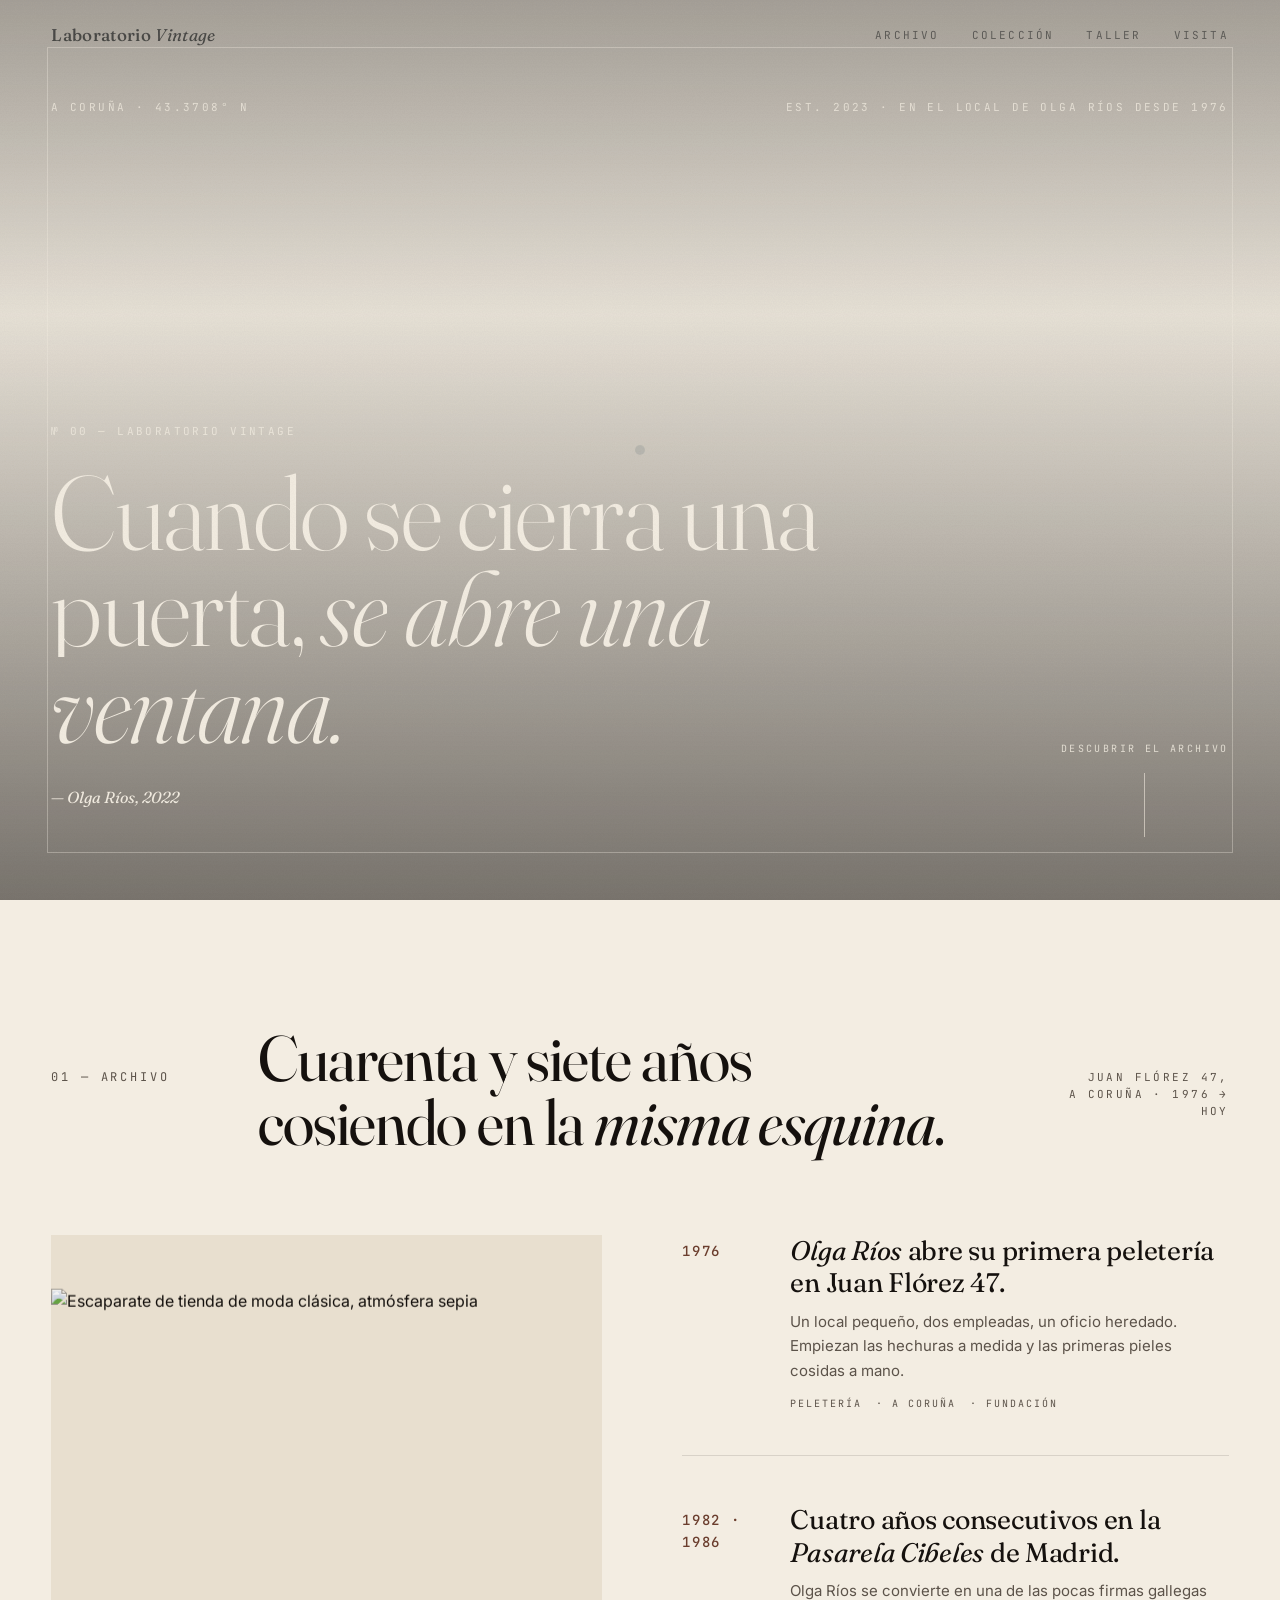
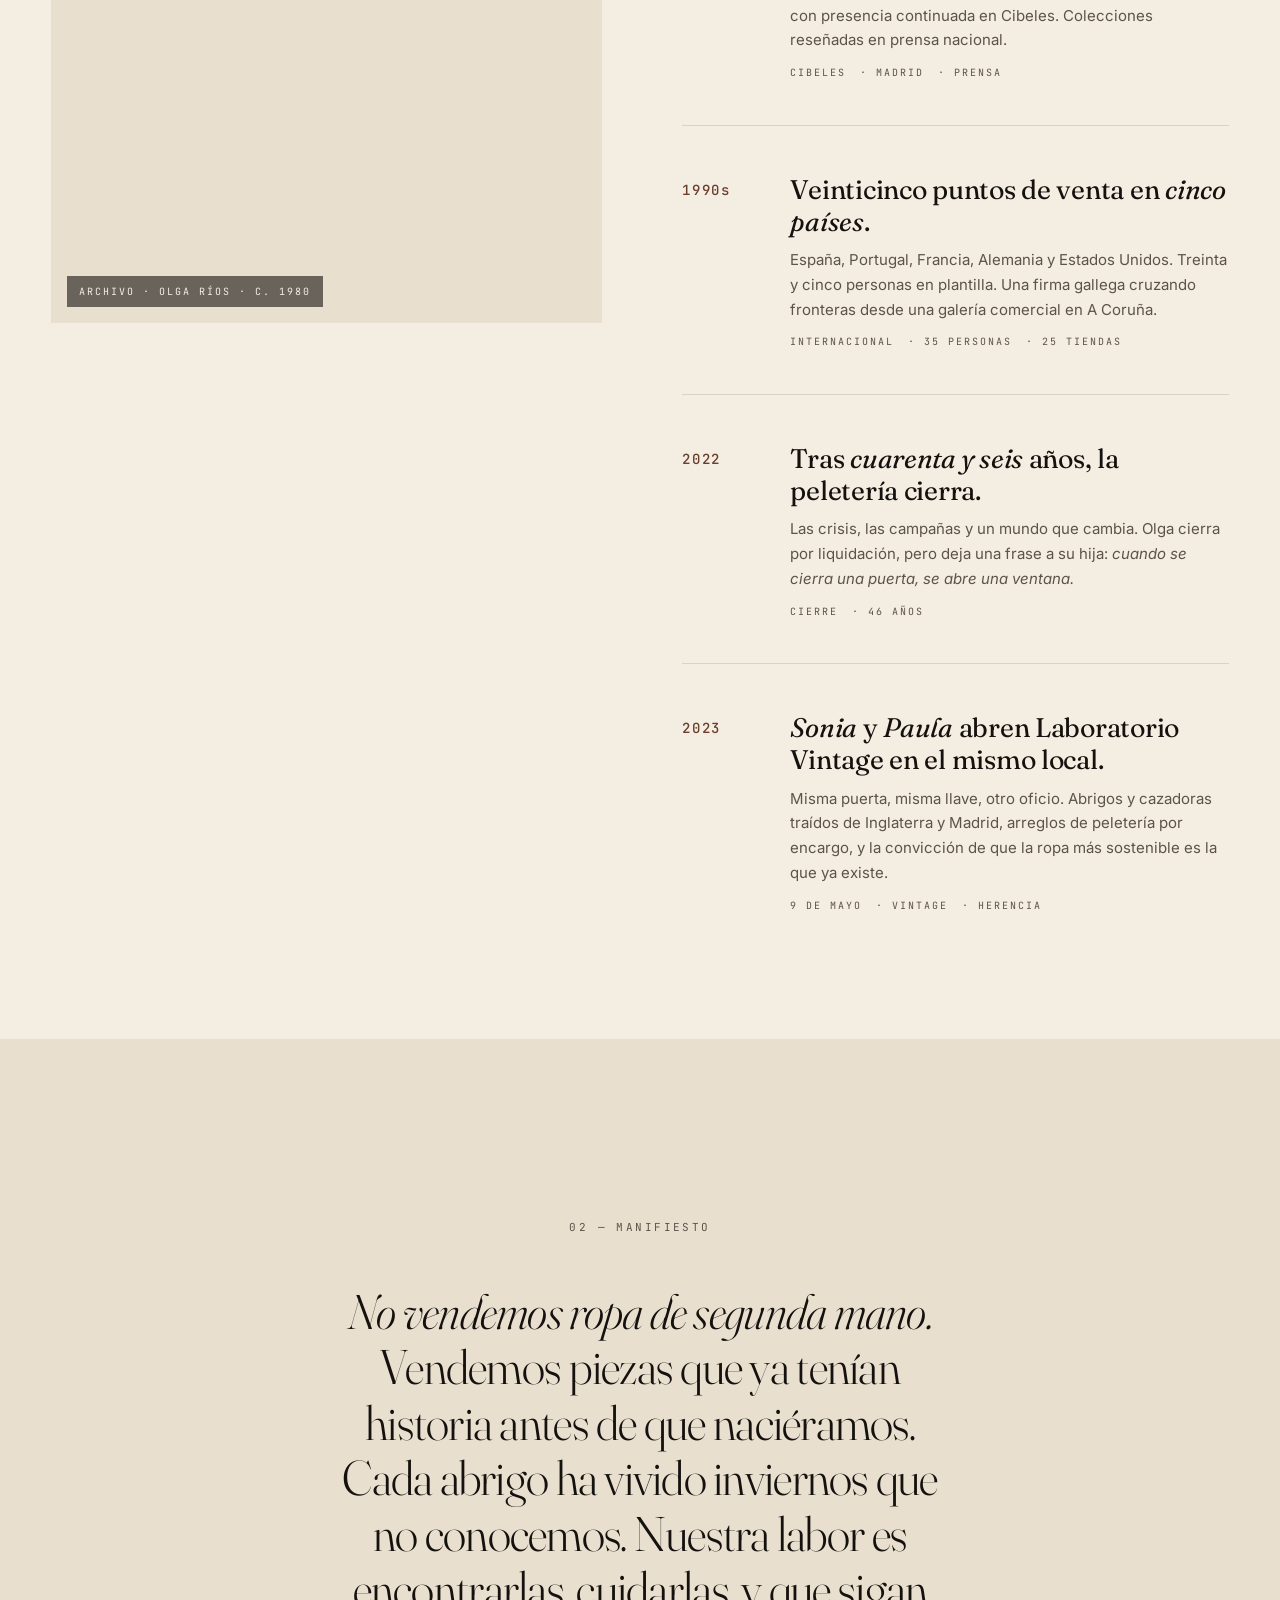
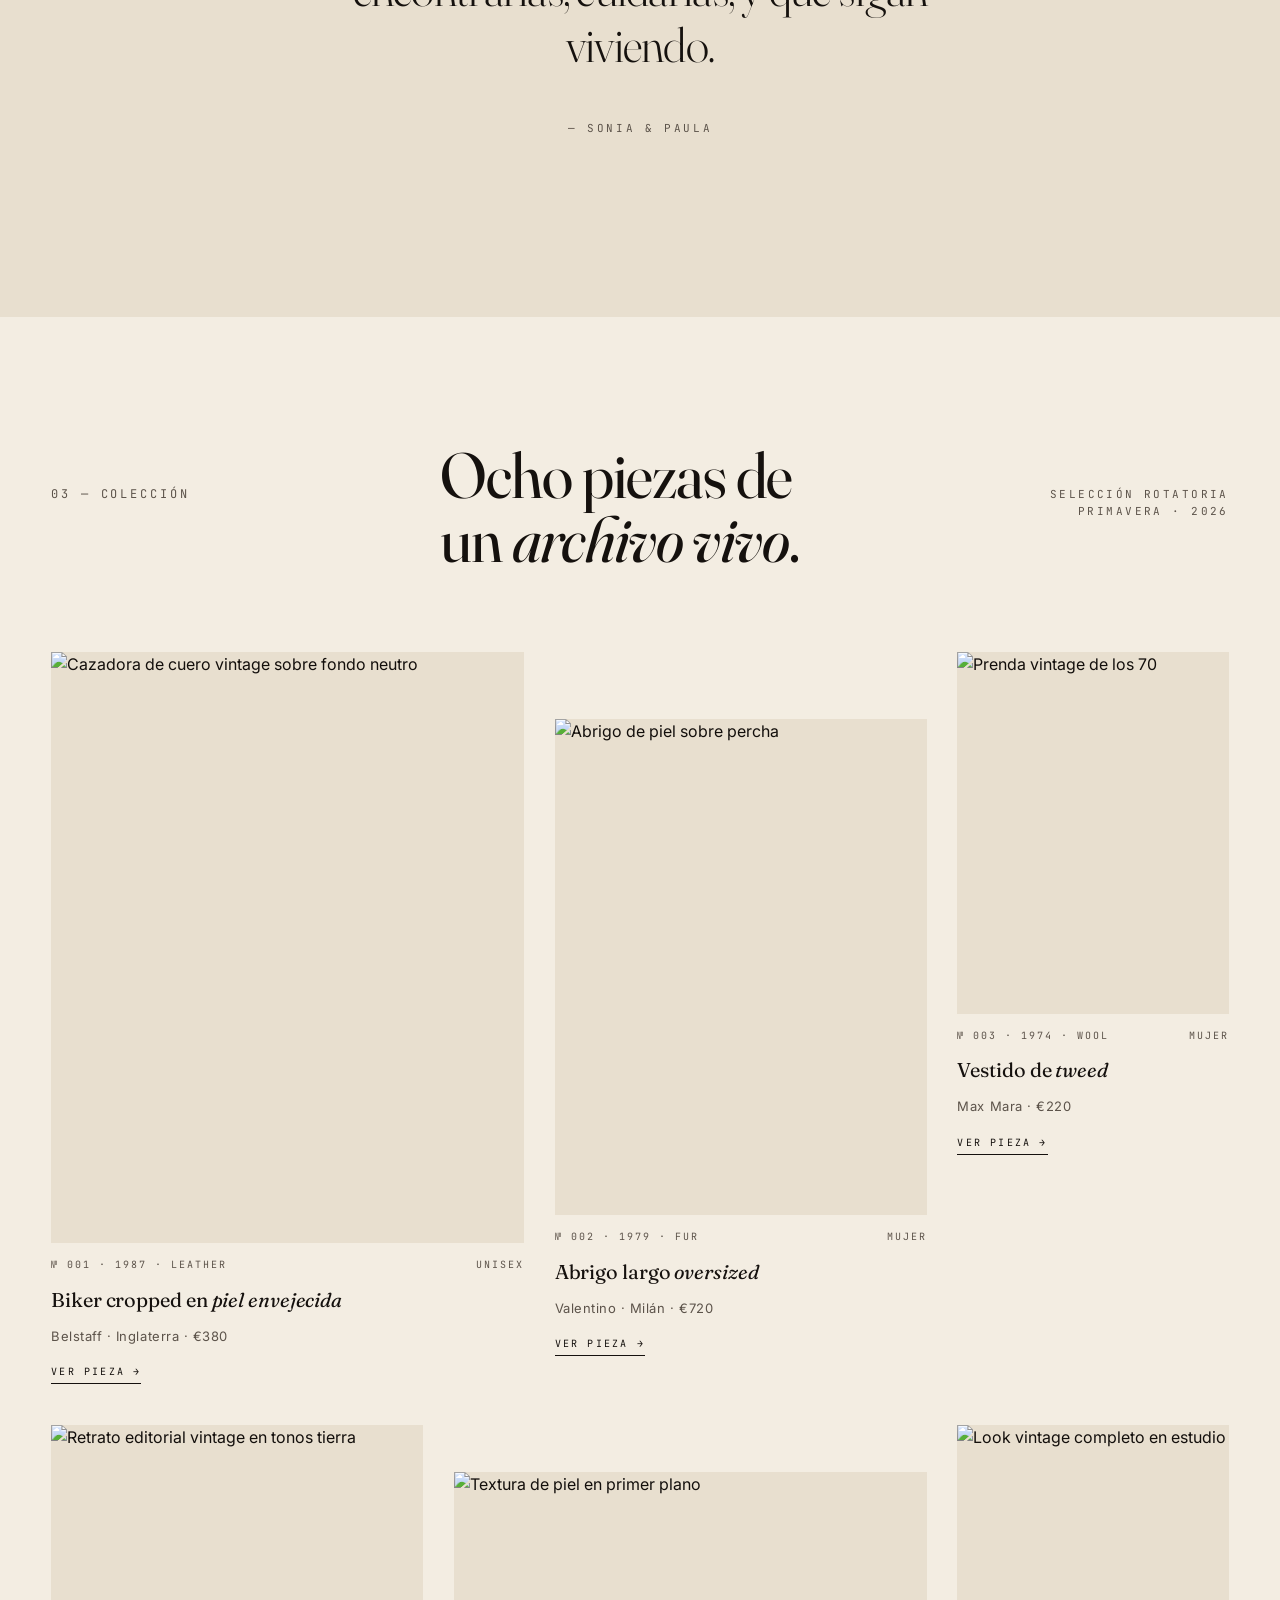
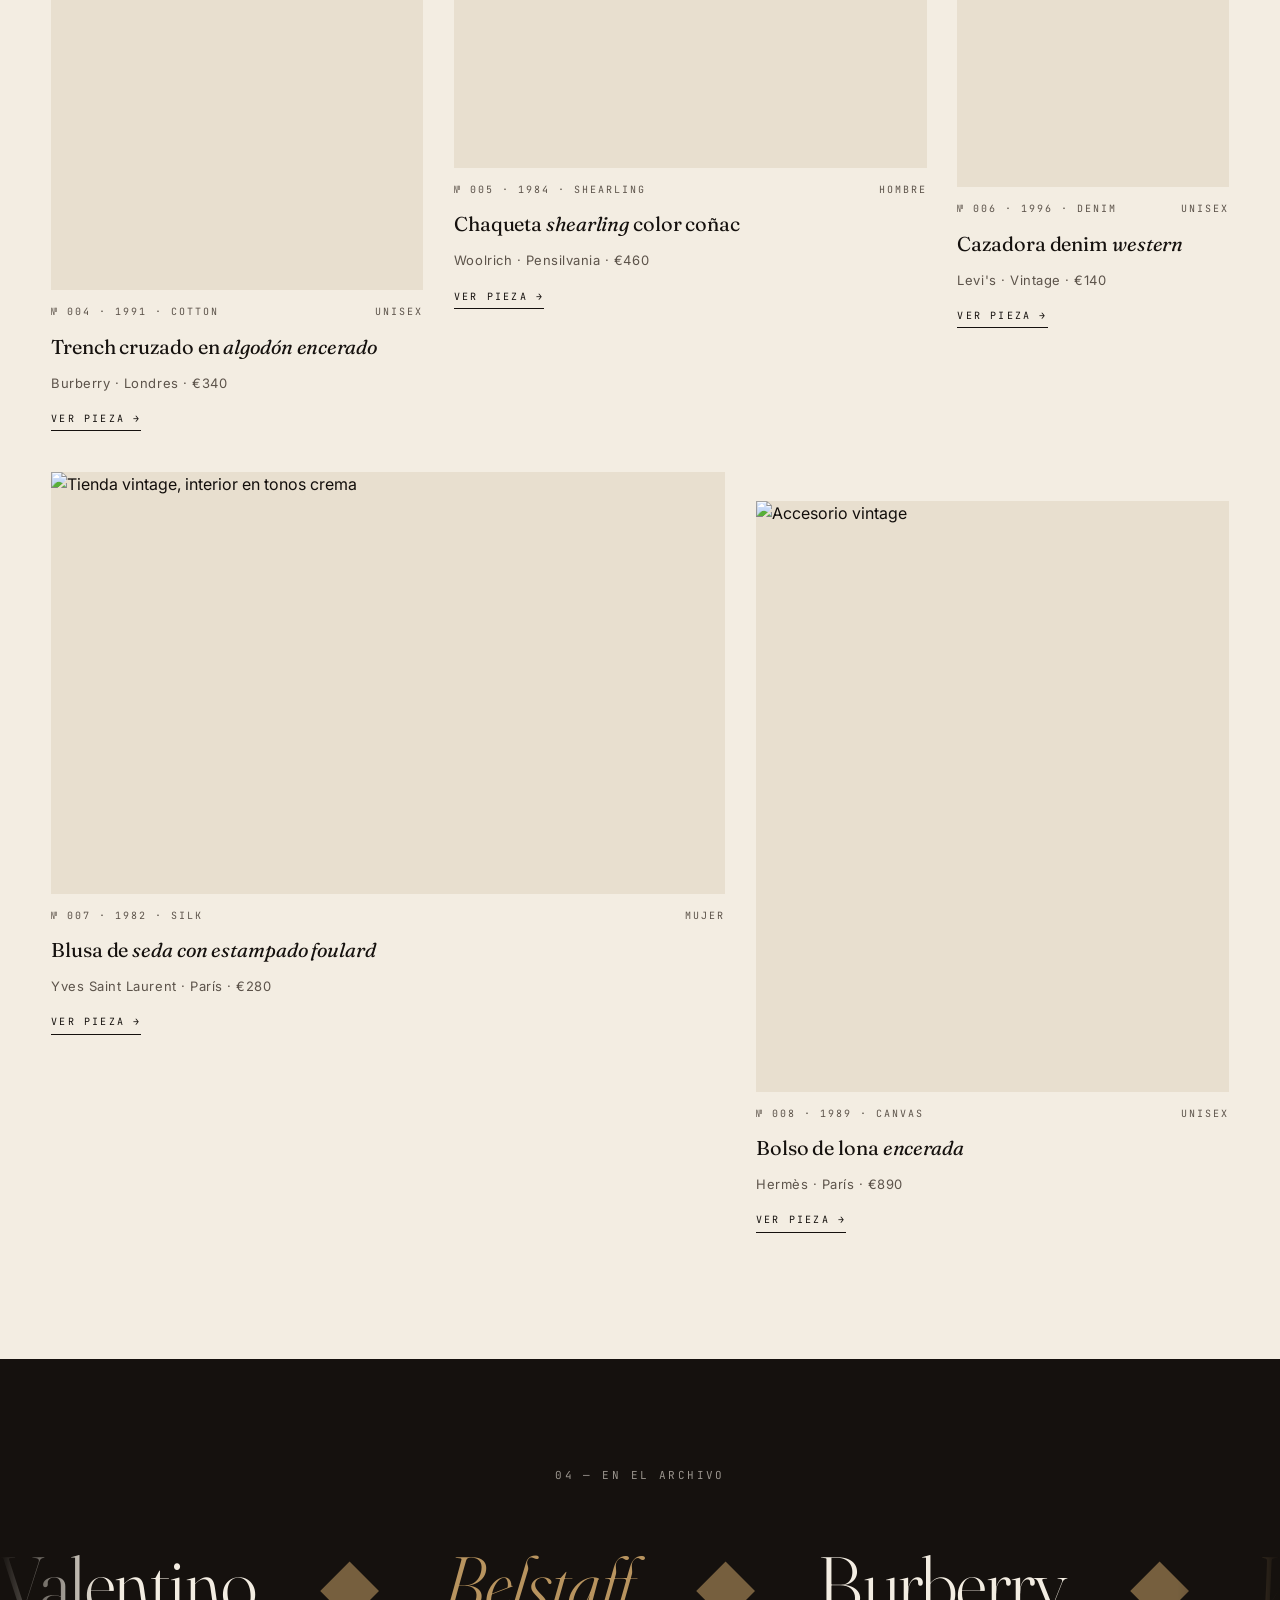
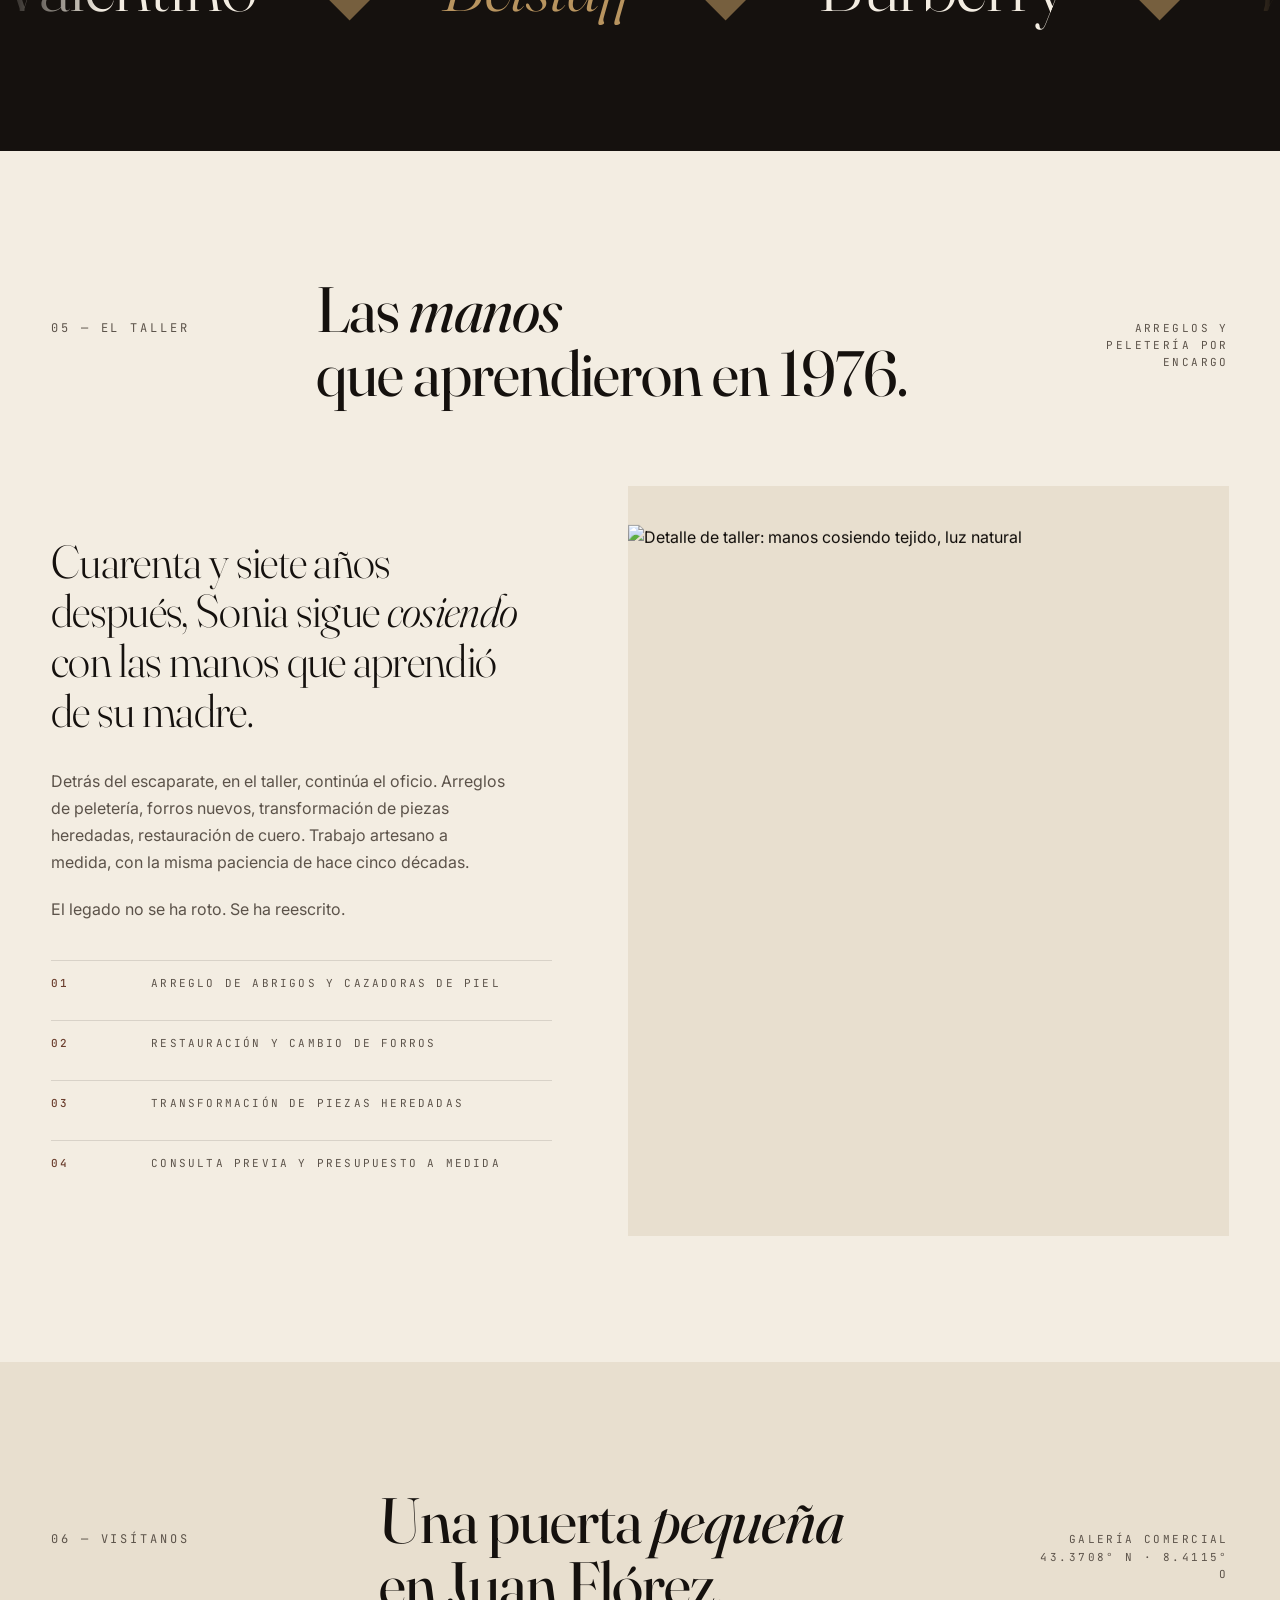
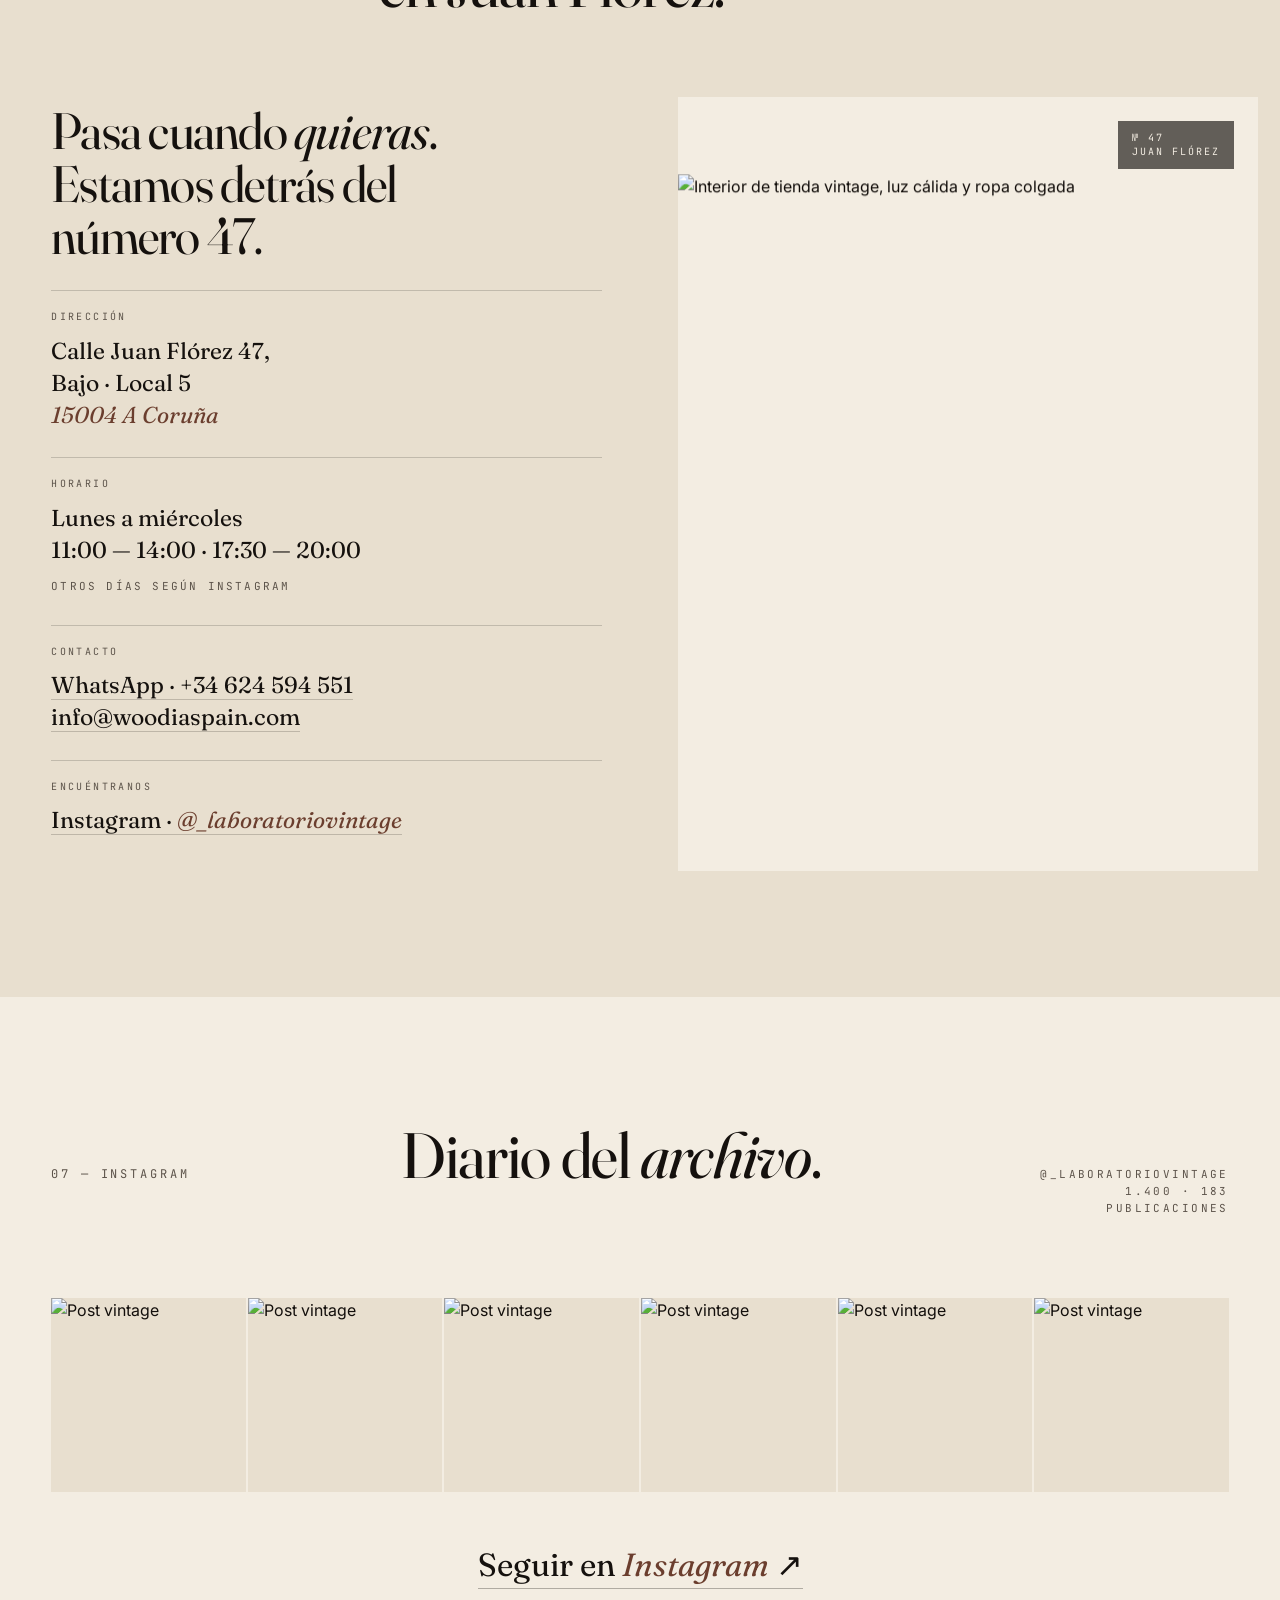
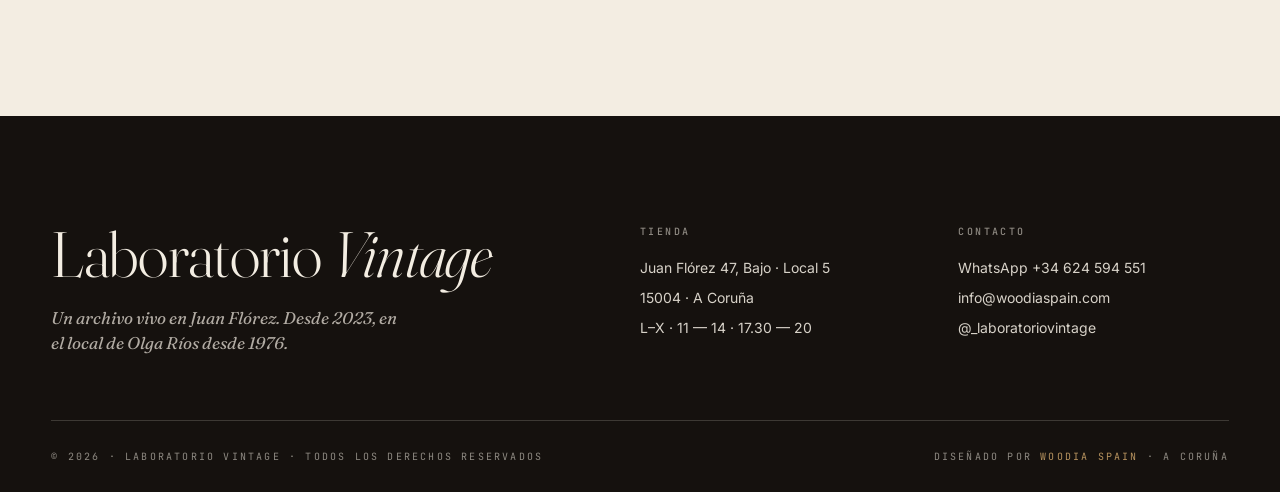
==== commit 8a954da7: "feat: páginas de producto editoriales para las 8 piezas del archivo - assets/pdp.css · hoja comparti" ====
--- a/index.html
+++ b/index.html
@@ -533,10 +533,14 @@
   gap:14px;
 }
 .product .shot{
+  display:block;
   position:relative;
   overflow:hidden;
   background:var(--bg-bone);
-}
+  cursor:pointer;
+}
+.product .name a{display:inline;border-bottom:1px solid transparent;transition:border-color .3s var(--ease)}
+.product .name a:hover{border-color:var(--ink)}
 .product .shot::after{
   content:"";
   position:absolute;inset:0;
@@ -1081,67 +1085,67 @@
   <div class="products reveal-stagger">
 
     <article class="product p-1">
-      <div class="shot"><img src="https://images.unsplash.com/photo-1551028719-00167b16eac5?w=1200&auto=format&fit=crop&q=80" alt="Cazadora de cuero vintage sobre fondo neutro" loading="lazy" /></div>
+      <a class="shot" href="producto/001.html" aria-label="Ver № 001 — Biker cropped Belstaff"><img src="https://images.unsplash.com/photo-1551028719-00167b16eac5?w=1200&auto=format&fit=crop&q=80" alt="Cazadora de cuero vintage sobre fondo neutro" loading="lazy" /></a>
       <div class="meta"><span>№ 001 · 1987 · LEATHER</span><span>Unisex</span></div>
-      <div class="name">Biker cropped en <em>piel envejecida</em></div>
-      <div class="brand">Belstaff · Inglaterra</div>
-      <a href="#visita" class="cta">Consultar disponibilidad →</a>
+      <div class="name"><a href="producto/001.html">Biker cropped en <em>piel envejecida</em></a></div>
+      <div class="brand">Belstaff · Inglaterra · €380</div>
+      <a href="producto/001.html" class="cta">Ver pieza →</a>
     </article>
 
     <article class="product p-2">
-      <div class="shot"><img src="https://images.unsplash.com/photo-1544441893-675973e31985?w=1000&auto=format&fit=crop&q=80" alt="Abrigo de piel sobre percha" loading="lazy" /></div>
+      <a class="shot" href="producto/002.html" aria-label="Ver № 002 — Abrigo Valentino"><img src="https://images.unsplash.com/photo-1544441893-675973e31985?w=1000&auto=format&fit=crop&q=80" alt="Abrigo de piel sobre percha" loading="lazy" /></a>
       <div class="meta"><span>№ 002 · 1979 · FUR</span><span>Mujer</span></div>
-      <div class="name">Abrigo largo <em>oversized</em></div>
-      <div class="brand">Valentino · Milán</div>
-      <a href="#visita" class="cta">Consultar disponibilidad →</a>
+      <div class="name"><a href="producto/002.html">Abrigo largo <em>oversized</em></a></div>
+      <div class="brand">Valentino · Milán · €720</div>
+      <a href="producto/002.html" class="cta">Ver pieza →</a>
     </article>
 
     <article class="product p-3">
-      <div class="shot"><img src="https://images.unsplash.com/photo-1490481651871-ab68de25d43d?w=900&auto=format&fit=crop&q=80" alt="Prenda vintage de los 70" loading="lazy" /></div>
+      <a class="shot" href="producto/003.html" aria-label="Ver № 003 — Vestido Max Mara"><img src="https://images.unsplash.com/photo-1490481651871-ab68de25d43d?w=900&auto=format&fit=crop&q=80" alt="Prenda vintage de los 70" loading="lazy" /></a>
       <div class="meta"><span>№ 003 · 1974 · WOOL</span><span>Mujer</span></div>
-      <div class="name">Vestido de <em>tweed</em></div>
-      <div class="brand">Max Mara</div>
-      <a href="#visita" class="cta">Consultar disponibilidad →</a>
+      <div class="name"><a href="producto/003.html">Vestido de <em>tweed</em></a></div>
+      <div class="brand">Max Mara · €220</div>
+      <a href="producto/003.html" class="cta">Ver pieza →</a>
     </article>
 
     <article class="product p-4">
-      <div class="shot"><img src="https://images.unsplash.com/photo-1539109136881-3be0616acf4b?w=1200&auto=format&fit=crop&q=80" alt="Retrato editorial vintage en tonos tierra" loading="lazy" /></div>
+      <a class="shot" href="producto/004.html" aria-label="Ver № 004 — Trench Burberry"><img src="https://images.unsplash.com/photo-1539109136881-3be0616acf4b?w=1200&auto=format&fit=crop&q=80" alt="Retrato editorial vintage en tonos tierra" loading="lazy" /></a>
       <div class="meta"><span>№ 004 · 1991 · COTTON</span><span>Unisex</span></div>
-      <div class="name">Trench cruzado en <em>algodón encerado</em></div>
-      <div class="brand">Burberry · Londres</div>
-      <a href="#visita" class="cta">Consultar disponibilidad →</a>
+      <div class="name"><a href="producto/004.html">Trench cruzado en <em>algodón encerado</em></a></div>
+      <div class="brand">Burberry · Londres · €340</div>
+      <a href="producto/004.html" class="cta">Ver pieza →</a>
     </article>
 
     <article class="product p-5">
-      <div class="shot"><img src="https://images.unsplash.com/photo-1620799140408-edc6dcb6d633?w=1600&auto=format&fit=crop&q=80" alt="Textura de piel en primer plano" loading="lazy" /></div>
+      <a class="shot" href="producto/005.html" aria-label="Ver № 005 — Shearling Woolrich"><img src="https://images.unsplash.com/photo-1620799140408-edc6dcb6d633?w=1600&auto=format&fit=crop&q=80" alt="Textura de piel en primer plano" loading="lazy" /></a>
       <div class="meta"><span>№ 005 · 1984 · SHEARLING</span><span>Hombre</span></div>
-      <div class="name">Chaqueta <em>shearling</em> color coñac</div>
-      <div class="brand">Woolrich · Pensilvania</div>
-      <a href="#visita" class="cta">Consultar disponibilidad →</a>
+      <div class="name"><a href="producto/005.html">Chaqueta <em>shearling</em> color coñac</a></div>
+      <div class="brand">Woolrich · Pensilvania · €460</div>
+      <a href="producto/005.html" class="cta">Ver pieza →</a>
     </article>
 
     <article class="product p-6">
-      <div class="shot"><img src="https://images.unsplash.com/photo-1483985988355-763728e1935b?w=900&auto=format&fit=crop&q=80" alt="Look vintage completo en estudio" loading="lazy" /></div>
+      <a class="shot" href="producto/006.html" aria-label="Ver № 006 — Cazadora Levi's"><img src="https://images.unsplash.com/photo-1483985988355-763728e1935b?w=900&auto=format&fit=crop&q=80" alt="Look vintage completo en estudio" loading="lazy" /></a>
       <div class="meta"><span>№ 006 · 1996 · DENIM</span><span>Unisex</span></div>
-      <div class="name">Cazadora denim <em>western</em></div>
-      <div class="brand">Levi's · Vintage</div>
-      <a href="#visita" class="cta">Consultar disponibilidad →</a>
+      <div class="name"><a href="producto/006.html">Cazadora denim <em>western</em></a></div>
+      <div class="brand">Levi's · Vintage · €140</div>
+      <a href="producto/006.html" class="cta">Ver pieza →</a>
     </article>
 
     <article class="product p-7">
-      <div class="shot"><img src="https://images.unsplash.com/photo-1558769132-cb1aea458c5e?w=1800&auto=format&fit=crop&q=80" alt="Tienda vintage, interior en tonos crema" loading="lazy" /></div>
+      <a class="shot" href="producto/007.html" aria-label="Ver № 007 — Blusa YSL"><img src="https://images.unsplash.com/photo-1558769132-cb1aea458c5e?w=1800&auto=format&fit=crop&q=80" alt="Tienda vintage, interior en tonos crema" loading="lazy" /></a>
       <div class="meta"><span>№ 007 · 1982 · SILK</span><span>Mujer</span></div>
-      <div class="name">Blusa de <em>seda con estampado foulard</em></div>
-      <div class="brand">Yves Saint Laurent · París</div>
-      <a href="#visita" class="cta">Consultar disponibilidad →</a>
+      <div class="name"><a href="producto/007.html">Blusa de <em>seda con estampado foulard</em></a></div>
+      <div class="brand">Yves Saint Laurent · París · €280</div>
+      <a href="producto/007.html" class="cta">Ver pieza →</a>
     </article>
 
     <article class="product p-8">
-      <div class="shot"><img src="https://images.unsplash.com/photo-1529139574466-a303027c1d8b?w=1200&auto=format&fit=crop&q=80" alt="Accesorio vintage" loading="lazy" /></div>
+      <a class="shot" href="producto/008.html" aria-label="Ver № 008 — Bolso Hermès"><img src="https://images.unsplash.com/photo-1529139574466-a303027c1d8b?w=1200&auto=format&fit=crop&q=80" alt="Accesorio vintage" loading="lazy" /></a>
       <div class="meta"><span>№ 008 · 1989 · CANVAS</span><span>Unisex</span></div>
-      <div class="name">Bolso de lona <em>encerada</em></div>
-      <div class="brand">Hermès · París</div>
-      <a href="#visita" class="cta">Consultar disponibilidad →</a>
+      <div class="name"><a href="producto/008.html">Bolso de lona <em>encerada</em></a></div>
+      <div class="brand">Hermès · París · €890</div>
+      <a href="producto/008.html" class="cta">Ver pieza →</a>
     </article>
 
   </div>
